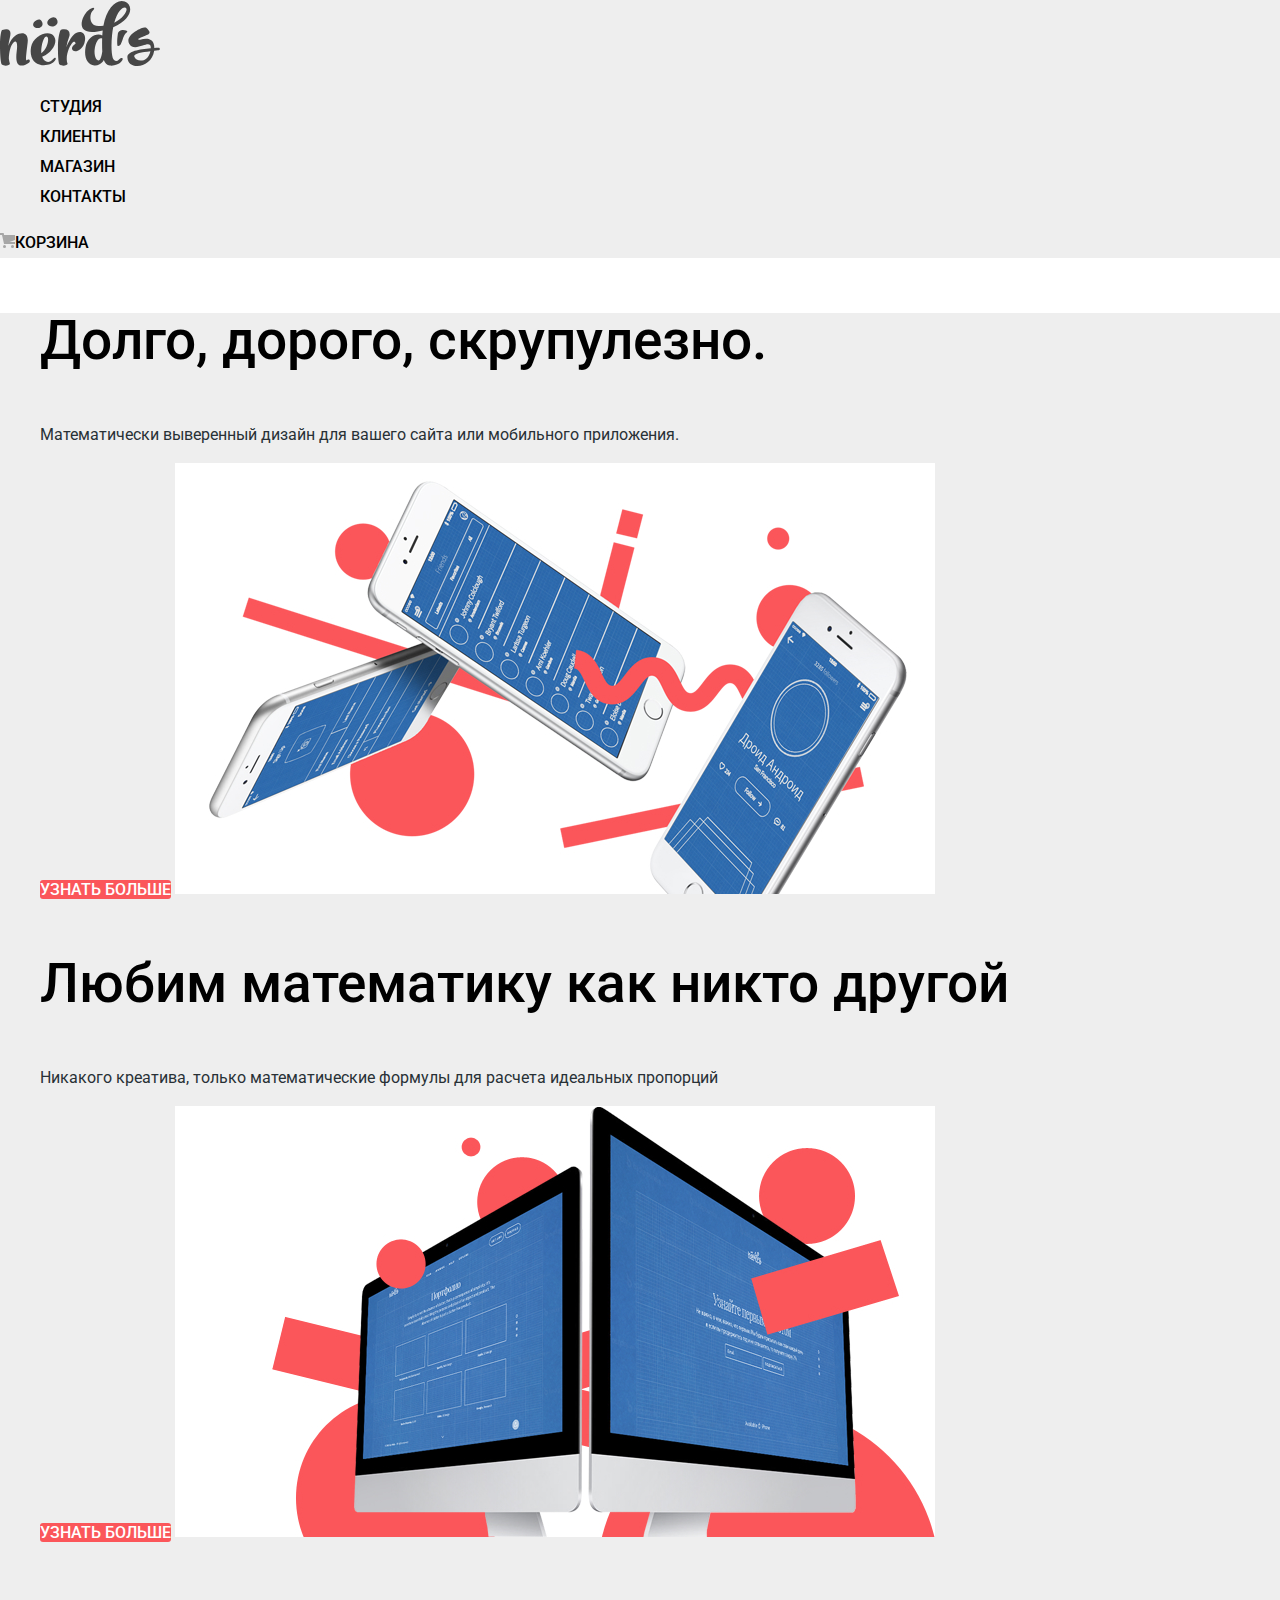
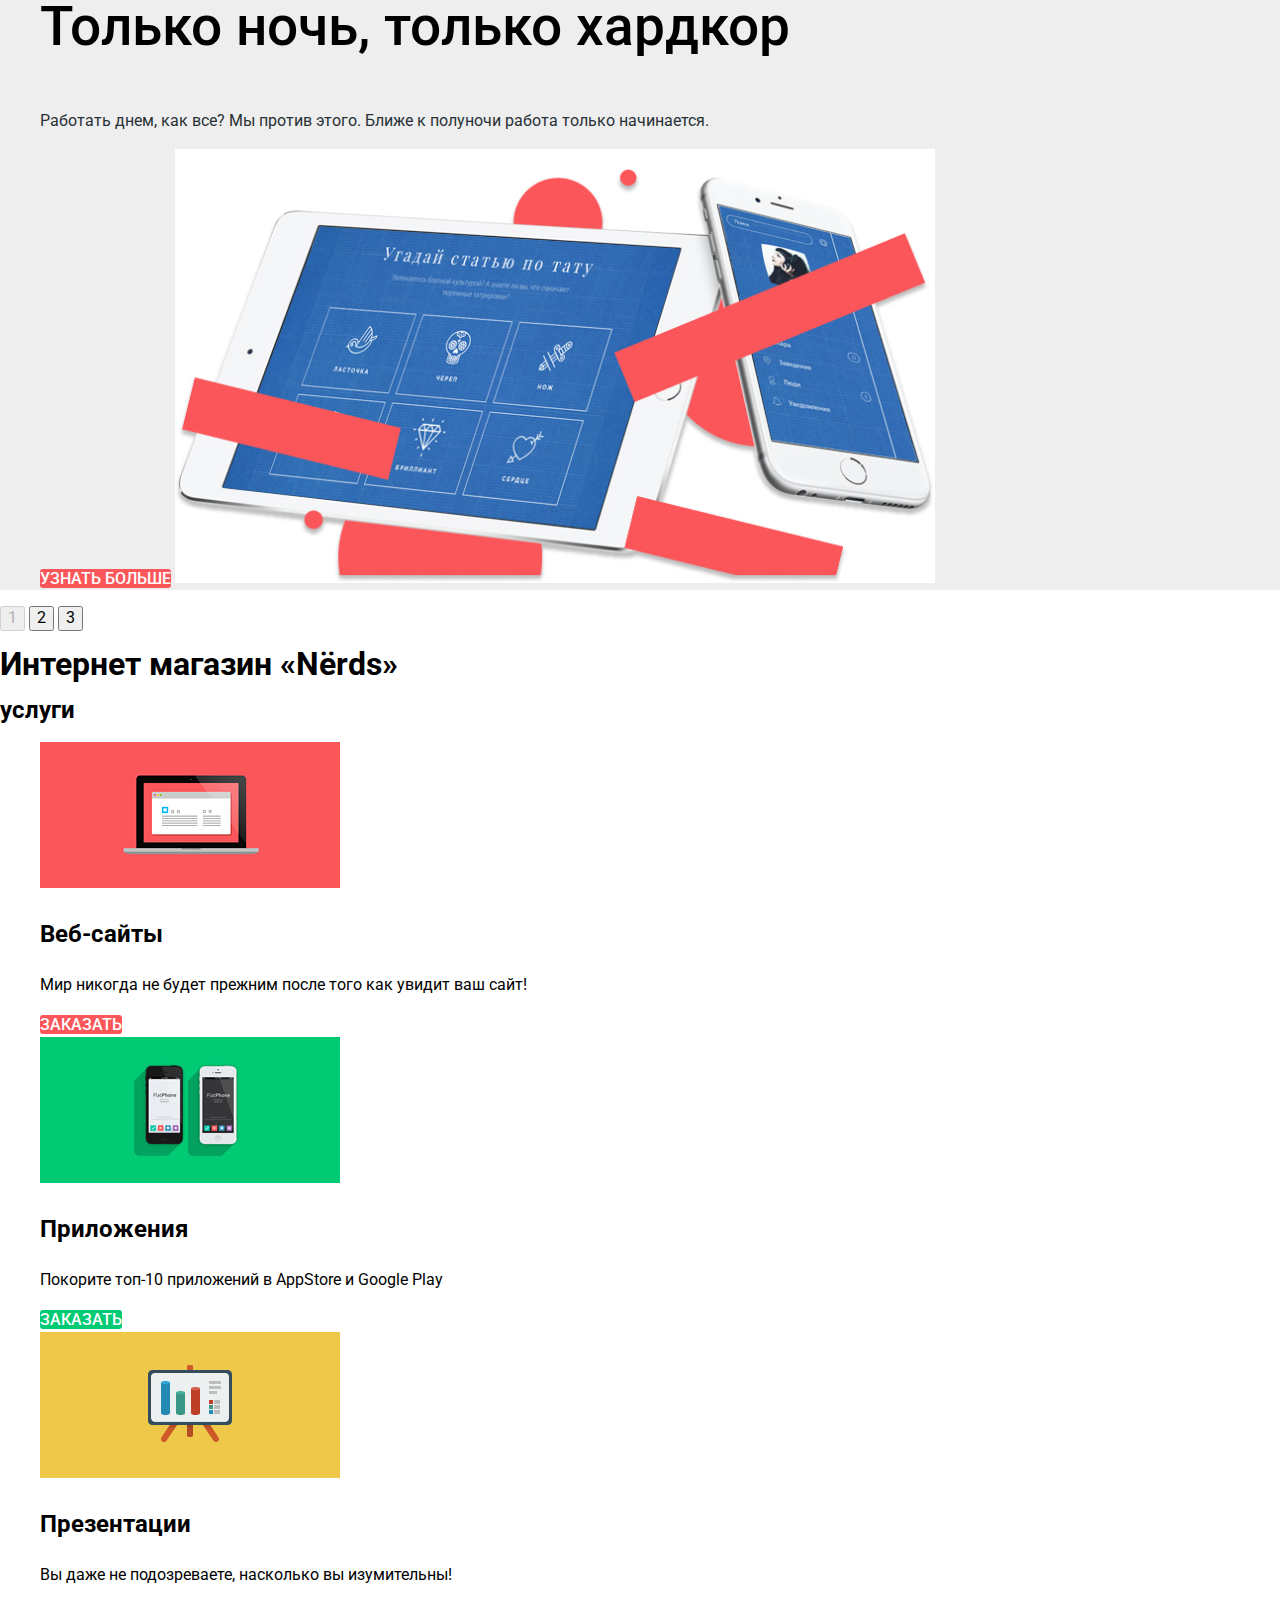
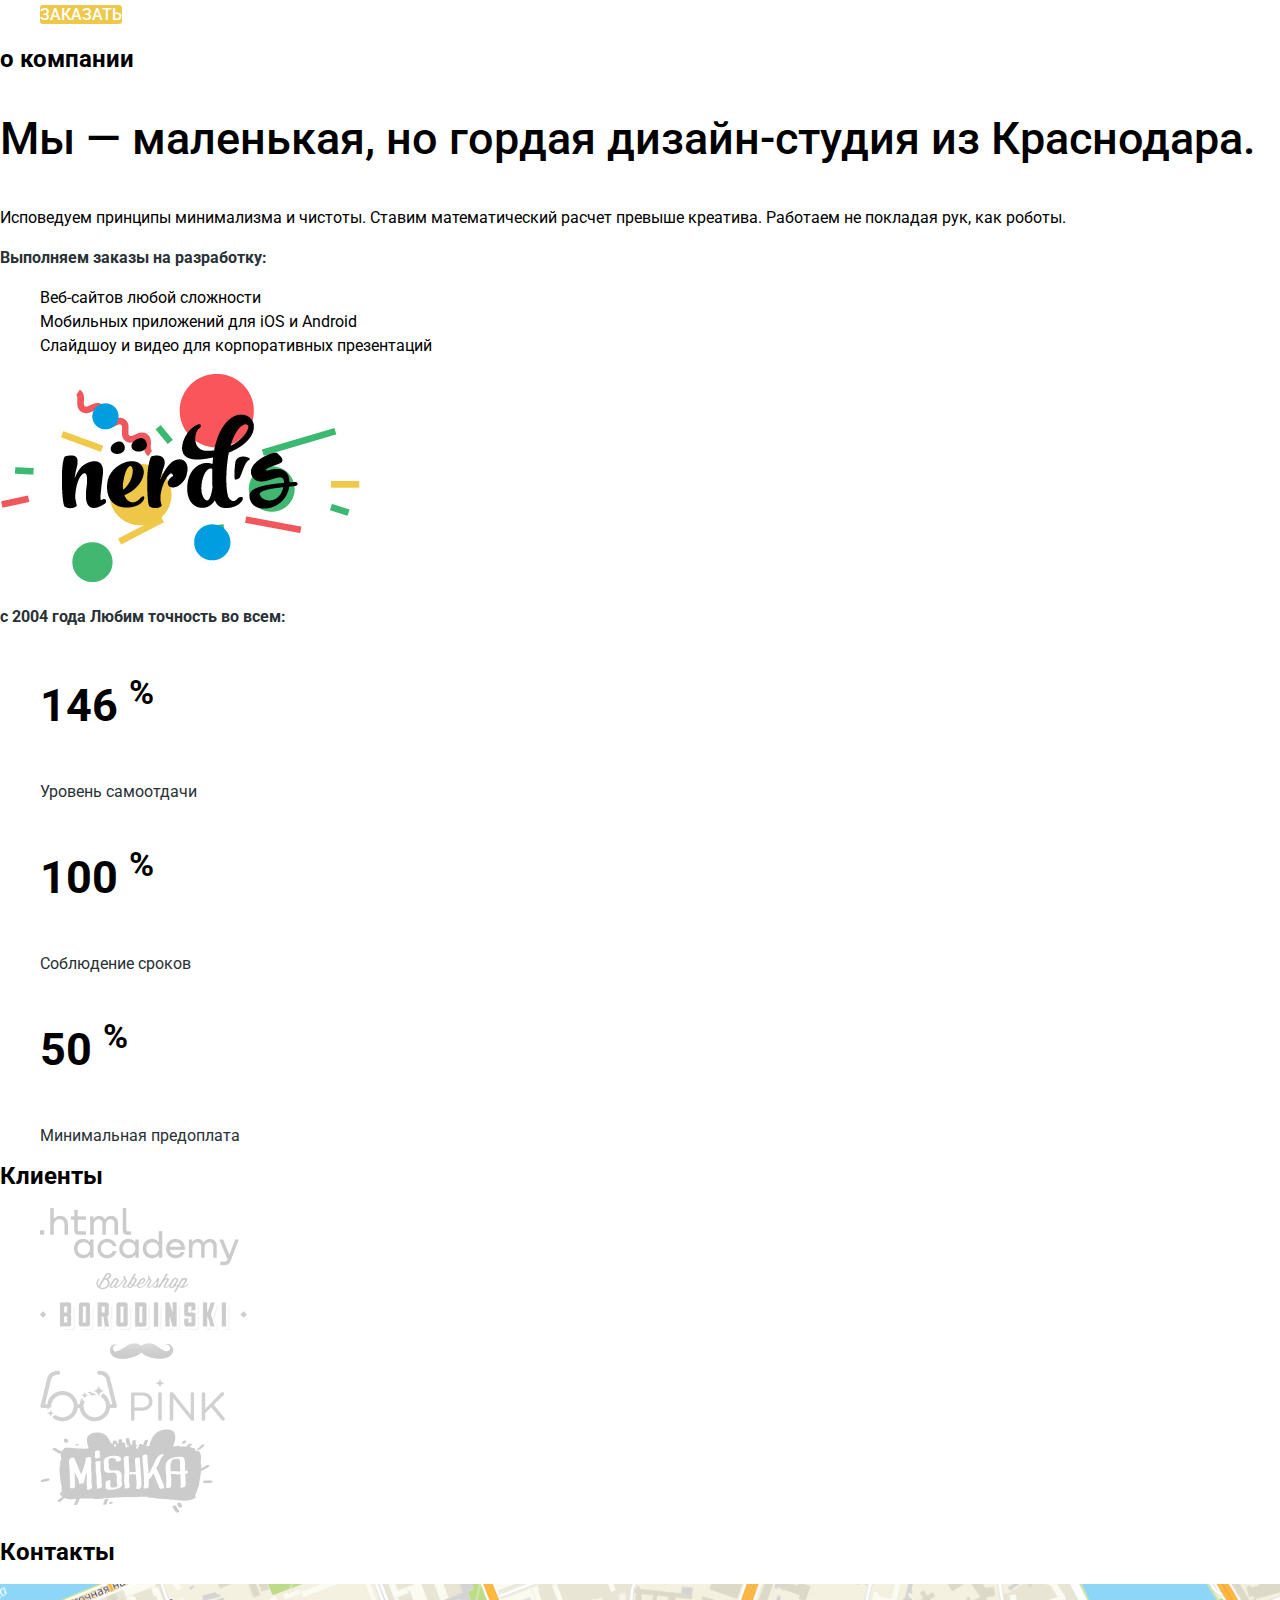
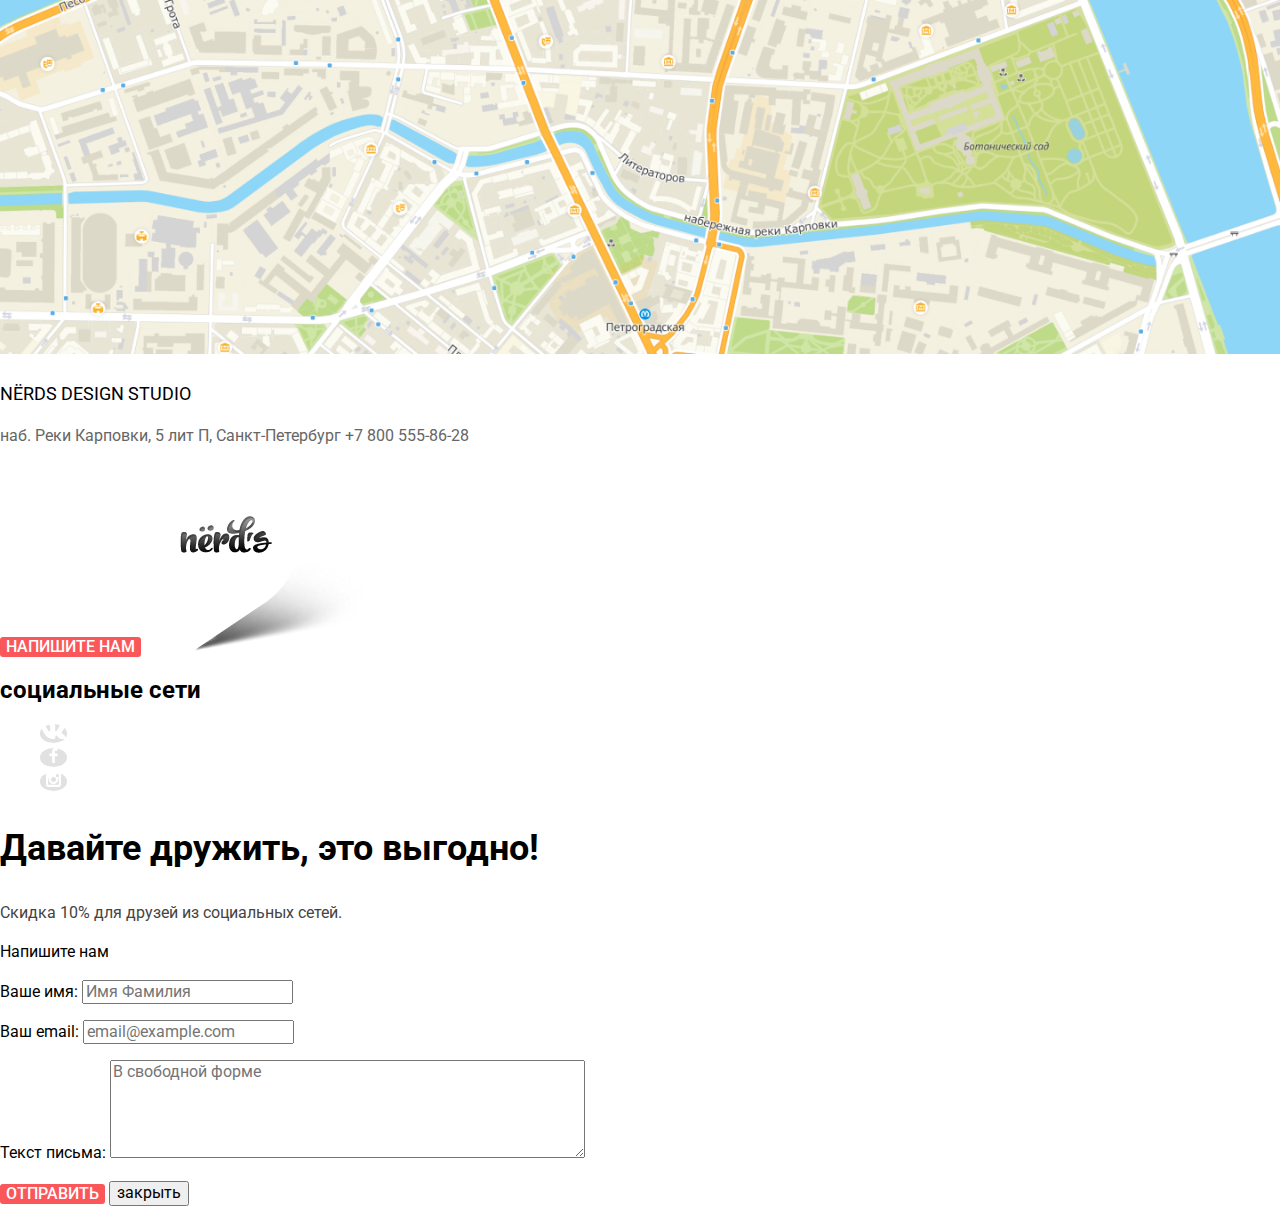
==== index.html @ 43b83a36 "исправила ошибки" ====
<!DOCTYPE html>
<html class="page" lang="ru">

<head>
  <meta charset="utf-8">
  <title>HTML Academy: Нёрдс</title>
  <link rel="icon" href="favicon.ico/16.ico">

  <link rel="preconnect" href="https://fonts.gstatic.com">
  <link href="https://fonts.googleapis.com/css2?family=Roboto:wght@400;500;700&display=swap" rel="stylesheet">

  <link href="/css/normalize.css" rel="stylesheet">
  <link href="/css/style.css" rel="stylesheet">
</head>

<body class="page-body">

  <header class="main-header">
    <nav class="main-navigation">
      <a class="main-header-logo">
        <img src="/img/icons/nerds-logo.svg" width="160" height="66" alt="лологип нердс">
      </a>

      <ul class="site-navigation">
        <li>
          <a href="blank.html">Студия</a>
        </li>
        <li>
          <a href="blank.html">Клиенты</a>
        </li>
        <li>
          <a href="catalog.html">Магазин</a>
        </li>
        <li>
          <a href="blank.html">Контакты</a>
        </li>
      </ul>

      <div class="user-navigation">
        <a>
          <img src="/img/icons/cart-icon.svg" width="15" height="15">Корзина
        </a>
      </div>
    </nav>

    <ul class="slider">
      <li class="slider-item">
        <p class="slider-heading">
          Долго, дорого, скрупулезно.
        </p>
        <p class="slide-text">
          Математически выверенный дизайн для вашего сайта или мобильного приложения.
        </p>
        <a class="button" href="catalog.html">УЗНАТЬ БОЛЬШЕ</a>

        <img src="/img/nerds-index-slide1.jpg" width="760" height="421" alt="три телефона белого цвета">
      </li>

      <li class="slider-item">
        <p class="slider-heading">
          Любим математику как никто другой
        </p>
        <p class="slide-text">
          Никакого креатива, только математические формулы для расчета идеальных пропорций
        </p>
        <a class="button" href="catalog.html">УЗНАТЬ БОЛЬШЕ</a>

        <img src="/img/nerds-index-slide2.jpg" width="760" height="431" alt="два компьютера">
      </li>

      <li class="slider-item">
        <p class="slider-heading">
          Только ночь, только хардкор
        </p>
        <p class="slide-text">
          Работать днем, как все? Мы против этого. Ближе к полуночи работа только начинается.
        </p>
        <a class="button" href="catalog.html">УЗНАТЬ БОЛЬШЕ</a>

        <img src="/img/nerds-index-slide3.jpg" width="760" height="431" alt="планшет и телефон с приложением">
      </li>
    </ul>

    <button type="button" class="button-slide button-slide-current" disabled>1</button>
    <button type="button" class="button-slide">2</button>
    <button type="button" class="button-slide">3</button>
  </header>

  <main class="container">

    <h1>Интернет магазин «Nёrds»</h1>

    <section class="feature">

      <h2>услуги</h2>
      <ul class="feature-list">
        <li class="feature-item">
          <img src="/img/illustration-1.jpg" width="300" height="146"
            alt="графический компьютер на фоне красного цвета">
          <h3 class="feature-heading">Веб-сайты</h3>
          <p>
            Мир никогда не будет прежним после того как увидит ваш сайт!
          </p>
          <a class="button" href="blank.html">Заказать</a>
        </li>

        <li>
          <img src="/img/illustration-2.jpg" width="300" height="146" alt="два телефона на фоне зеленого цвета">
          <h3 class="feature-heading">Приложения</h3>
          <p>
            Покорите топ-10 приложений в AppStore и Google Play
          </p>
          <a class="button button-color-green" href="blank.html">Заказать</a>
        </li>

        <li>
          <img src="/img/illustration-3.jpg" width="300" height="146" alt="графический телевизор на фоне желтого цвета">
          <h3 class="feature-heading">Презентации</h3>
          <p>
            Вы даже не подозреваете, насколько вы изумительны!
          </p>
          <a class="button button-color-yellow" href="blank.html">Заказать</a>
        </li>
      </ul>
    </section>


    <section class="about-company">
      <h2>о компании</h2>
      <p class="about-company-heading">
        Мы — маленькая, но гордая дизайн-студия из Краснодара.
      </p>
      <p>
        Исповедуем принципы минимализма и чистоты. Ставим математический расчет превыше креатива. Работаем не покладая
        рук, как роботы.
      </p>
      <p class="about-company-subheading">
        Выполняем заказы на разработку:
      </p>
      <ul class="about-company-list">
        <li class="about-company-item">
          Веб-сайтов любой сложности
        </li>
        <li class="about-company-item">
          Мобильных приложений для iOS и Android
        </li>
        <li class="about-company-item">
          Слайдшоу и видео для корпоративных презентаций
        </li>
      </ul>

      <div class="percentage">
        <img src="/img/nerds-illustration.png" width="360" height="208" alt="лологип нердс">
        <p class="about-company-subheading">
          с 2004 года Любим точность во всем:
        </p>
        <ul class="percentage-list">
          <li>
            <p class="percentage-item">
              146
              <sup>%</sup>
            </p>

            <p class="percentage-text">
              Уровень самоотдачи
            </p>
          </li>
          <li>
            <p class="percentage-item">
              100
              <sup>%</sup>
            </p>

            <p class="percentage-text">
              Соблюдение сроков
            </p>
          </li>
          <li>
            <p class="percentage-item">
              50
              <sup>%</sup>
            </p>

            <p class="percentage-text">
              Минимальная предоплата
            </p>
          </li>
        </ul>
      </div>
    </section>

    <section>
      <h2>Клиенты</h2>
      <ul class="logo-list">
        <li class="logo-item">
          <a href="#">
            <img src="/img/logo_htmlacademy.png" width="199" height="57" alt="лологип html academy">
          </a>
        </li>

        <li class="logo-item">
          <a href="#">
            <img src="/img/logo-borodinksiy.png" width="209" height="90" alt="логотип барбершоп бородинский">
          </a>
        </li>

        <li class="logo-item">
          <a href="#">
            <img src="/img/logo-pink.png" width="185" height="52" alt="логотип пинк">
          </a>
        </li>

        <li class="logo-item">
          <a href="#">
            <img src="/img/logo-mishka.png" width="173" height="84" alt="лологип мишка">
          </a>
        </li>
      </ul>
    </section>

    <footer class="main-footer">
      <section>
        <h2>Контакты</h2>
        <a>
          <img src="/img/map.png" width="1440" height="416" alt="карта">
        </a>
        <p class="footer-address">
          NЁRDS DESIGN STUDIO
        </p>
        <p class="address">
          наб. Реки Карповки, 5 лит П, Санкт-Петербург
          <a class="footer-phone" href="tel:+78005558628">
            +7 800 555-86-28</a>
        </p>
        <button class="button">
          Напишите нам
        </button>

        <img src="/img/map-marker.png" width="231" height="190" alt="значок nerds">
      </section>
      <section class="footer-social">
        <h2>социальные сети</h2>
        <ul class="footer-social-list">
          <li>
            <a class="social-button" href="#">
              <img src="/img/icons/vk-icon.svg" width="81" height="81" class="social-icon"
                alt="иконка соц.сети в контакты">
            </a>
          </li>
          <li>
            <a class="social-button" href="#">
              <img src="/img/icons/fb-icon.svg" width="81" height="81" class="social-icon"
                alt="иконка соц.сети фейсбук">
            </a>
          </li>
          <li>
            <a class="social-button" href="#">
              <img src="/img/icons/insta-icon.svg" width="81" height="81" class="social-icon"
                alt=" иконка соц.сети инстаграм">
            </a>
          </li>
        </ul>
        <p class="footer-heading">
          Давайте дружить, это выгодно!
        </p>
        <p class="footer-text">
          Скидка 10% для друзей из социальных сетей.
        </p>
      </section>

    </footer>
  </main>
  <section>
    <form class="appointment-form" method="GET" action="https://echo.htmlacademy.ru">
      <p>
        Напишите нам
      </p>
      <p class="appointment-item">
        <label for="name"> Ваше имя:</label>
        <input class="appointment-input" type="text" id="name" name="username" placeholder="Имя Фамилия">
      </p>
      <p class="appointment-item">
        <label for="email">Ваш email:</label>
        <input class="appointment-input" type="email" id="email" name="mail" placeholder="email@example.com ">
      </p>
      <p class="appointment-item">
        <label for="comment">Текст письма:</label>
        <textarea class="appointment-input" type="text" id="comment" name="text-comment" placeholder="В свободной форме"
          rows="5" cols="50"></textarea>
      </p>

      <button type="button" class="button">Отправить</button>
      <button type="button" class="button-close">закрыть</button>
    </form>
  </section>



</body>

</html>
---- css/style.css ----
:root {
    --basic-gray: #EEEEEE;
    --basic-lighter-gray: #E1E1E1;
    --basic-light-grayer: #B4B9BB;
    --basic-greyer: #DFDFDF;
    --basic-gray-border: #DBDBDB;
    --basic-derker-gray: #D5D5D5;
    --basic-black: #000000;
    --basic-red: #FB565A;
    --basic-dark-red:#E74246;
    --basic-darker-red: #D7373B;
    --basic-green:  #00CA74;
    --basic-dark-green: #00BC6C;
    --basic-darker-green: #00AA62;
    --basic-yellow: #EFC849;
    --basic-dark-yellow: #EAB534;
    --basic-darker-yellow: #E5A722;
    --basic-white: #ffffff;
    --basic-lightgray: #666666;
    --basic-darkgray: #444444;
    --basic-light-black: #283136;
    --basic-black-ckeck-radio: #4D4D4D;

    --special: #663d15;

}

body {
  min-width: 960px;
  margin: 0;
  padding: 0;
  font-family: "Roboto", Arial, sans-serif;
  font-size: 16px;
  line-height: 24px;
  color: var(--basic-black);
  background-color: var(--basic-white);
  background-position: top center;
  background-repeat: no-repeat;
}

a {
  text-decoration: none;
}

img {
  max-width: 100%;
  height: auto;
}

.main-header-logo:hover {
 opacity: 0.7;
}

.main-header-logo:active {
 opacity: 0.3;
}

.main-navigation {
  font-size: 16px;
  line-height: 30px;
  color: var(--basic-black);
  background-color: var(--basic-gray);
}

.site-navigation {
  list-style: none;
}

/* User navigation */

.site-navigation a,
.user-navigation a {
  text-transform: uppercase;
  color: var(--basic-black);
  font-weight: 500;
}

.site-navigation a:hover,
.site-navigation a:focus,
.user-navigation a:hover,
.user-navigation a:focus {
 color: var(--basic-red);
}

/*slide*/

.slider {
  list-style: none;
  background-color: var(--basic-gray);
}

.slider-heading {
 line-height: 55px;
 font-size: 55px;
 font-weight: 500;
}

.slide-text {
  color: var(--basic-light-black);
}

/* Feature */

.feature-list {
  list-style: none;
}

.feature-heading {
  font-size: 24px;
  line-height: 30px;
  font-weight: 700;
}

.main-text {
  font-size: 45px;
  line-height: 45px;
}

/* about-company */

.about-company-heading {
  font-size: 45px;
  line-height: 45px;
  font-weight: 500;
}

.about-company-list {
  list-style: none;
}

.about-company-subheading {
  font-weight: 700;
  color: var(--basic-light-black);
}

/* percentage */

.percentage-list {
  list-style: none;
}

.percentage-item {
  font-size: 45px;
  line-height: 64px;
  font-weight: 700;
}

.percentage-text {
  line-height: 18px;
  color: var(--basic-light-black);
}

/* logo-block */

.logo-list {
  list-style: none;
}

.logo-list a {
  opacity: 0.2;
}

.logo-list a:hover {
  opacity: 1;
}

/* Button */

.button {
  font: inherit;
  vertical-align: middle;
  text-transform: uppercase;
  text-align: center;
  line-height: 18px;
  font-size: 16px;
  font-weight: 500;
  border: none;
  border-radius: 3px;
  color: var(--basic-white);
  background-color: var(--basic-red);
}

.button:hover,
.button:focus {
   background-color: var(--basic-dark-red);
}

.button:active {
  background-color: var(--basic-darker-red);
}

.button.disabled,
.button:disabled {
  background-color: var(--basic-darker-red);
}

.button-color-green {
  background-color: var(--basic-green);
}
.button-color-green:hover,
.button-color-green:focus {
  background-color: var(--basic-dark-green)
}

.button-color-green:active {
  color: var(--basic-white);
  background-color: var(--basic-darker-green)
}

.button-color-green.disabled,
.button-color-green:disabled {
  background-color: var(--basic-darker-green);
}

.button-color-yellow {
  background-color: var(--basic-yellow);
}

.button-color-yellow:hover,
.button-color-yellow:focus {
  background-color: var(--basic-dark-yellow)
}

.button-color-yellow:active {
  color: var(--basic-white);
  background-color: var(--basic-darker-yellow);
}

.button-color-yellow.disabled,
.button-color-yellow:disabled {
  background-color: var(--basic-darker-yellow);
}

.social-icon {
  width: 27px;
  height: 15px;
}

.social-button {
 border-radius: 50%;
 color: var(--basic-white);
 background-color: var(--basic-lighter-gray) ;
}

.social-button:hover,
.social-button:focus {
  color: var(--basic-white);
  background-color: var(--basic-dark-red);
}

.social-button:active .social-icon {
  opacity: 0.3;
  background-color: var(--basic-darker-red);
}

/* Footer */

.footer-address {
  font-size: 18px;
  line-height: 30px;
}

.footer-social-list {
  list-style: none;
}

.address {
  line-height: 18px;
  color: var(--basic-lightgray);
}

.footer-phone {
  color: var(--basic-lightgray);
}

.footer-heading {
  font-weight: bold;
  font-size: 36px;
  line-height: 36px;
}

.footer-text {
  color: var(--basic-darkgray);
  line-height: 22px;
}

/* Form */

.appointment-input:hover {
  outline: none;
  color: var(--basic-light-grayer);
}

.appointment-input:focus {
  color: var(--basic-black);
}

/* невалидное значение */

.appointment-input {
  color: var(--basic-red);
}


/* Каталог */

.site-navigation-catalog-current {
 text-decoration: underline;
 line-height: 30px;
}

/* filters */

.filter-title {
  font-size: 18px;
  line-height: 30px;
  font-weight: 700;
  text-transform: uppercase;
}

.filter ul {
 list-style: none;
 line-height: 20px;
}

.filter-input-checkbox {
  opacity: 0.4;
  color: var(--basic-black-ckeck-radio);
}

.filter-input-checkbox:hover {
  opacity: 1;
  color: var(--basic-black-ckeck-radio);
}

.filter-input-radio {
  opacity: 0.4;
  color: var(--basic-black-ckeck-radio);
}

.filter-input-radio:hover {
  opacity: 1;
  color: var(--basic-black-ckeck-radio);
}

.filter-button {
  font-size: 16px;
  line-height: 18px;
  font-weight: 500;
  color: var(--basic-black);
  background-color: var(--basic-gray);
  border-radius: 3px;
  border:none;
}

.filter-button:hover,
.filter-button:focus {
  background-color: var(--basic-greyer);
}

.filter-button:active {
  color: var(--basic-black) ;
  opacity: 0.3;
  background-color: var(--basic-derker-gray) ;
}

 /* Catalog */

.catalog-sorting {
  font-size: 14px;
  line-height: 18px;
}

.catalog-sorting-item {
 list-style: none;
}

.catalog-sorting-list {
  color: var(--basic-black);
  opacity: 0.3;
}

.catalog-sorting-list:hover,
.catalog-sorting-list:focus {
  color: var(--basic-black);
  opacity: 0.6;
}

.catalog-sorting-list:active {
  opacity: 1;
  color: var(--basic-black);
}

 .catalog-list {
  list-style: none;
}

.catalog-heading {
  text-transform: uppercase;
  font-size: 18px;
  line-height: 30px;
  color: var(--basic-black);
  font-weight: 700;
}

.catalog-heading:hover,
.catalog-heading:focus {
 color: var(--basic-red);
}

.catalog-heading:active {
  opacity: 0.3;
  color: var(--basic-black);
}

.catalog-price {
  text-align: center ;
  font-size: 16px;
  line-height: 18px;
  font-weight: 500;
}

.catalog-text {
  font-style: normal;
  font-size: normal;
  line-height: 18px;
  color: var(--basic-lightgray);
}

/* Pagination */

.pagination-list {
  list-style: none;
}

.pagination-item a {
  background-color: var(--basic-gray);
  color: var(--basic-black);
  border-radius: 3px;
  text-align: center;
  font-weight: 500;
}

.pagination-item a:hover,
.pagination-item a:focus {
  background-color: var(--basic-greyer);
}

.pagination-item:active .pagination-number {
  opacity: 0.3;
  background-color: var(--basic-derker-gray);
}

.pagination-item-current a,
.pagination-item-current a:hover,
.pagination-item-current a:focus,
.pagination-item-current a:active {
  color: var(--basic-black);
  background-color: var(--basic-white);
  border: 3px solid var(--basic-gray-border)
}
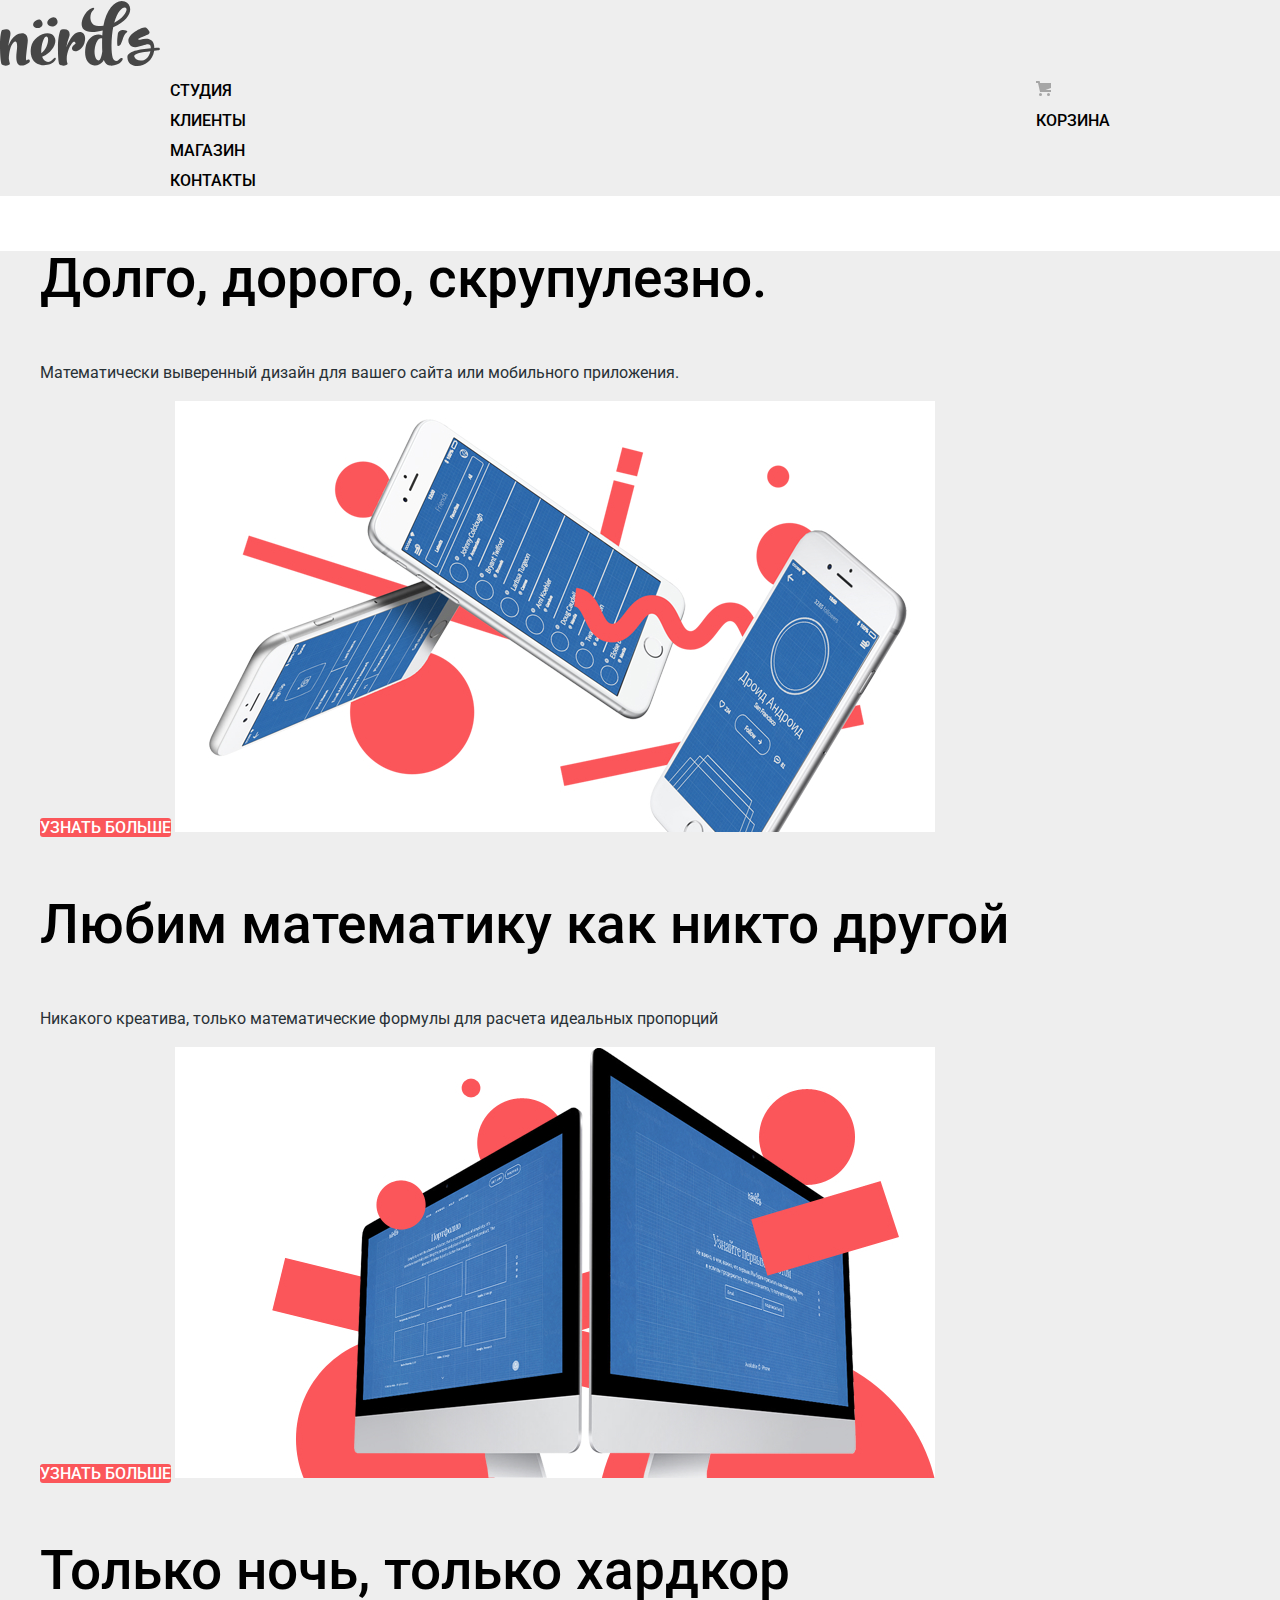
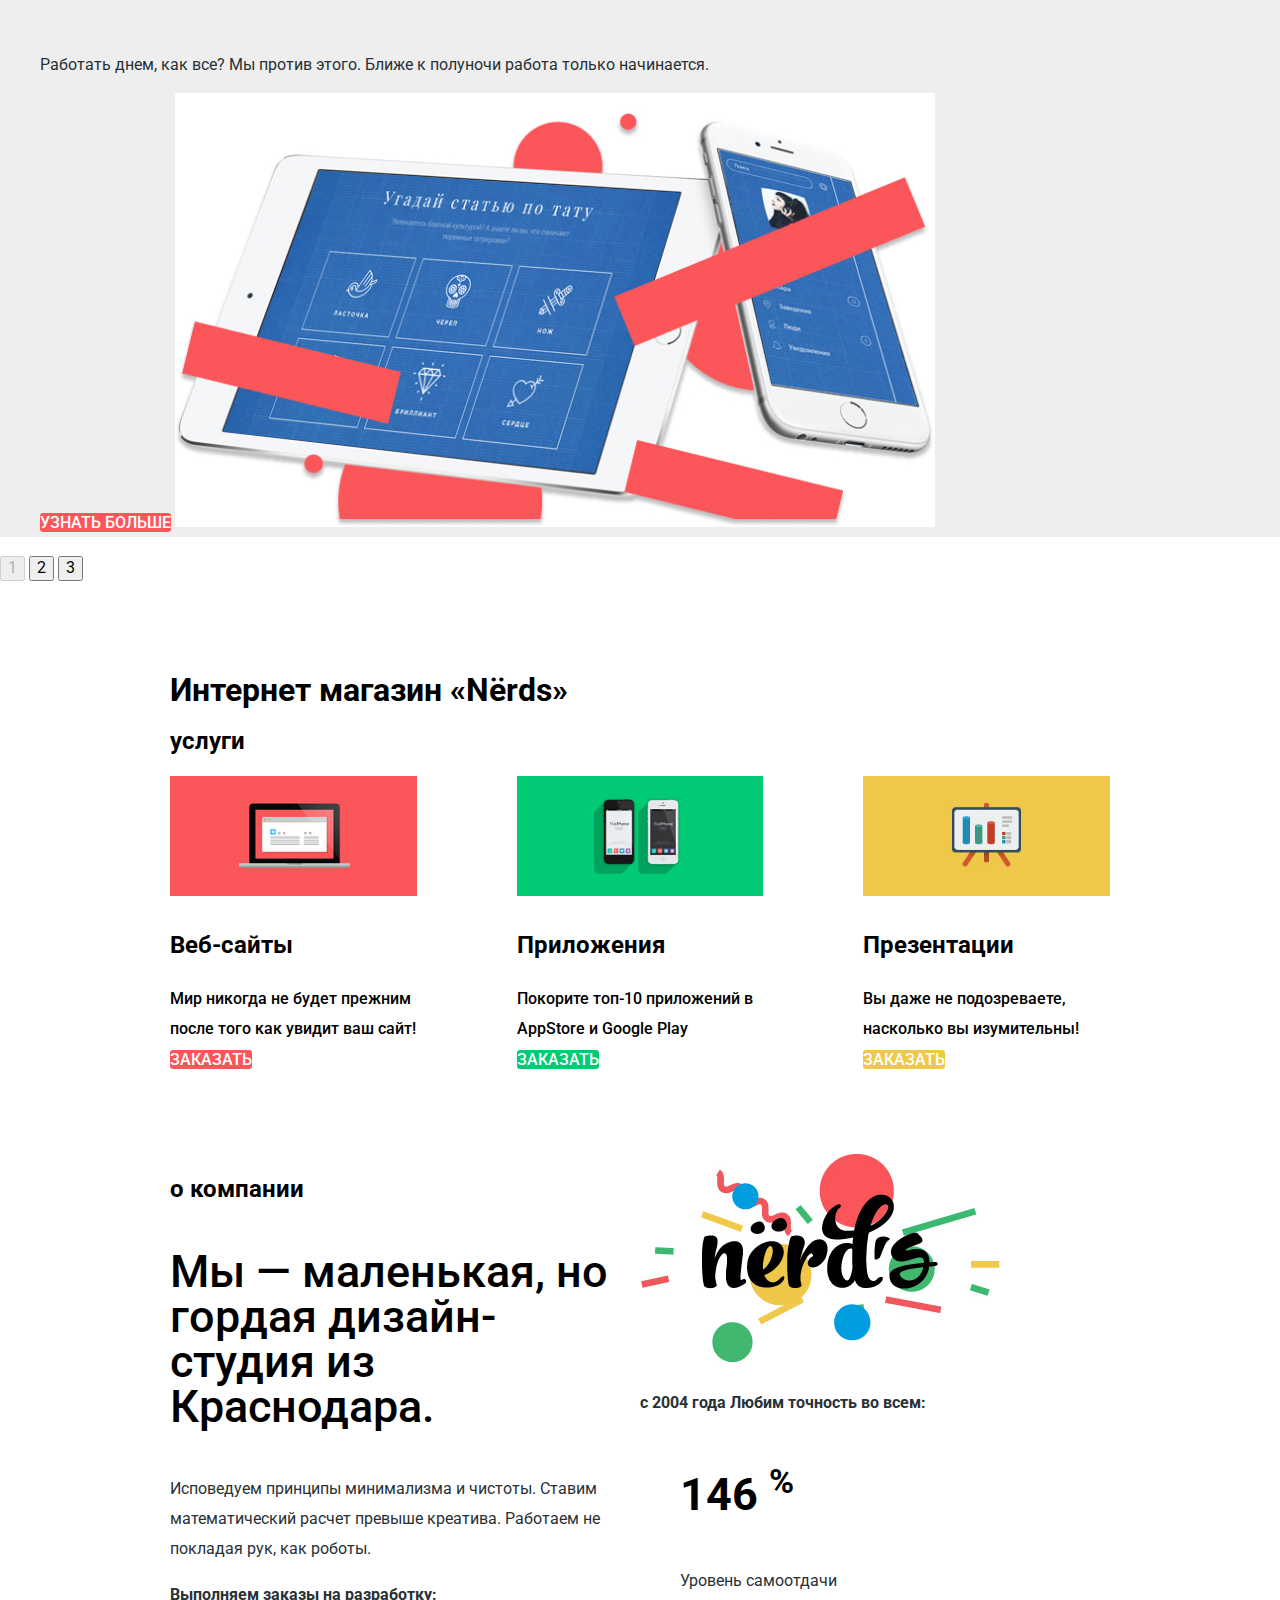
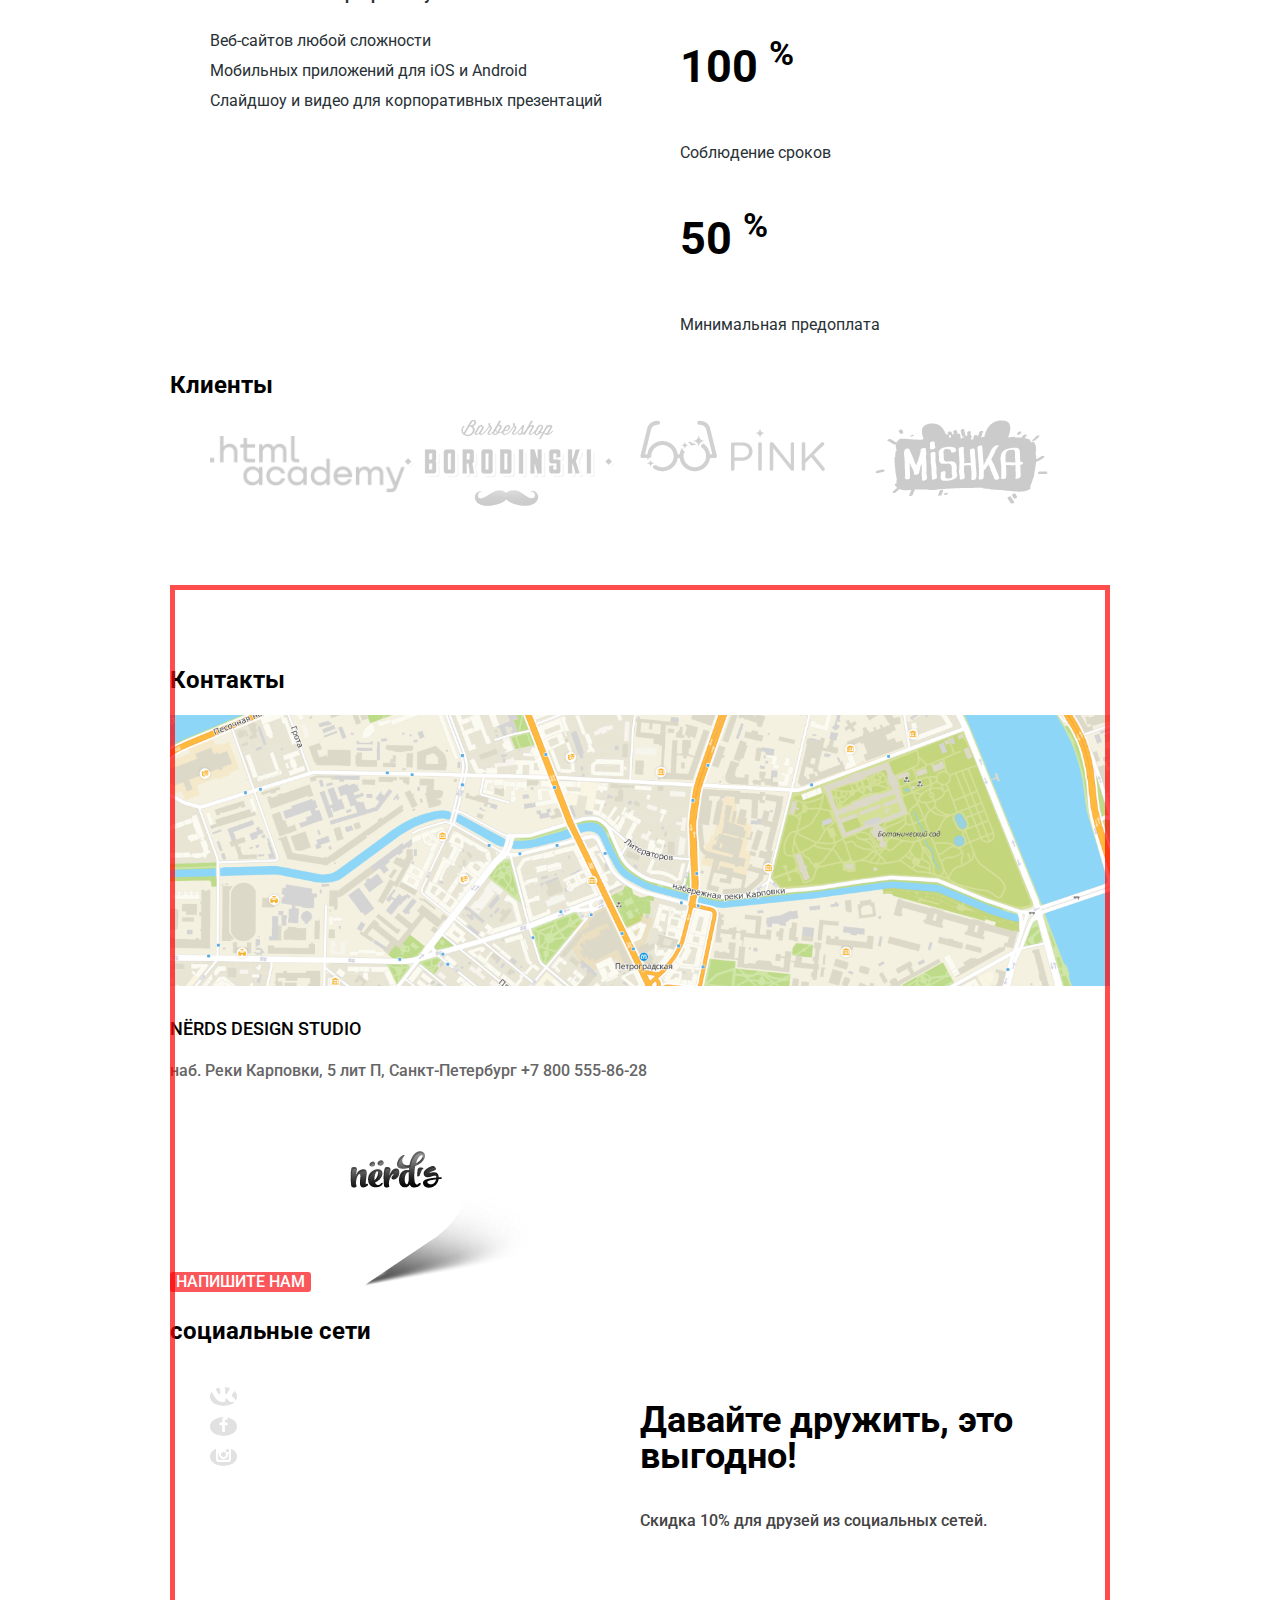
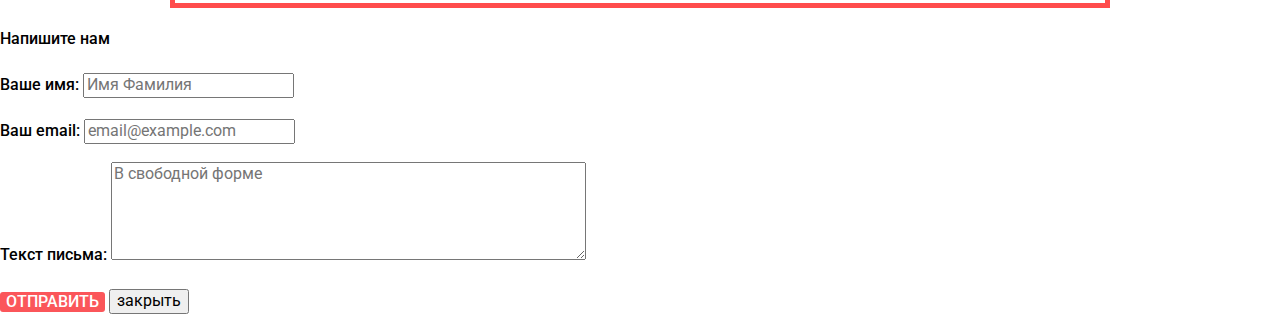
==== commit a15c357e: "Сетка на гридах для главной страницы" ====
--- a/index.html
+++ b/index.html
@@ -20,26 +20,28 @@
       <a class="main-header-logo">
         <img src="/img/icons/nerds-logo.svg" width="160" height="66" alt="лологип нердс">
       </a>
-
-      <ul class="site-navigation">
-        <li>
-          <a href="blank.html">Студия</a>
-        </li>
-        <li>
-          <a href="blank.html">Клиенты</a>
-        </li>
-        <li>
-          <a href="catalog.html">Магазин</a>
-        </li>
-        <li>
-          <a href="blank.html">Контакты</a>
-        </li>
-      </ul>
-
-      <div class="user-navigation">
-        <a>
-          <img src="/img/icons/cart-icon.svg" width="15" height="15">Корзина
-        </a>
+      <div class="main-header-bar">
+        <div class="main-navigation-wrapper">
+          <ul class="site-navigation">
+            <li>
+              <a href="blank.html">Студия</a>
+            </li>
+            <li>
+              <a href="blank.html">Клиенты</a>
+            </li>
+            <li>
+              <a href="catalog.html">Магазин</a>
+            </li>
+            <li>
+              <a href="blank.html">Контакты</a>
+            </li>
+          </ul>
+          <div class="user-navigation">
+            <a>
+              <img src="/img/icons/cart-icon.svg" width="15" height="15">Корзина
+            </a>
+          </div>
+        </div>
       </div>
     </nav>
 
@@ -104,7 +106,7 @@
           <a class="button" href="blank.html">Заказать</a>
         </li>
 
-        <li>
+        <li class="feature-item">
           <img src="/img/illustration-2.jpg" width="300" height="146" alt="два телефона на фоне зеленого цвета">
           <h3 class="feature-heading">Приложения</h3>
           <p>
@@ -113,7 +115,7 @@
           <a class="button button-color-green" href="blank.html">Заказать</a>
         </li>
 
-        <li>
+        <li class="feature-item">
           <img src="/img/illustration-3.jpg" width="300" height="146" alt="графический телевизор на фоне желтого цвета">
           <h3 class="feature-heading">Презентации</h3>
           <p>
@@ -126,28 +128,30 @@
 
 
     <section class="about-company">
-      <h2>о компании</h2>
-      <p class="about-company-heading">
-        Мы — маленькая, но гордая дизайн-студия из Краснодара.
-      </p>
-      <p>
-        Исповедуем принципы минимализма и чистоты. Ставим математический расчет превыше креатива. Работаем не покладая
-        рук, как роботы.
-      </p>
-      <p class="about-company-subheading">
-        Выполняем заказы на разработку:
-      </p>
-      <ul class="about-company-list">
-        <li class="about-company-item">
-          Веб-сайтов любой сложности
-        </li>
-        <li class="about-company-item">
-          Мобильных приложений для iOS и Android
-        </li>
-        <li class="about-company-item">
-          Слайдшоу и видео для корпоративных презентаций
-        </li>
-      </ul>
+      <div>
+        <h2>о компании</h2>
+        <p class="about-company-heading">
+          Мы — маленькая, но гордая дизайн-студия из Краснодара.
+        </p>
+        <p class="about-company-text">
+          Исповедуем принципы минимализма и чистоты. Ставим математический расчет превыше креатива. Работаем не покладая
+          рук, как роботы.
+        </p>
+        <p class="about-company-subheading">
+          Выполняем заказы на разработку:
+        </p>
+        <ul class="about-company-list">
+          <li class="about-company-item">
+            Веб-сайтов любой сложности
+          </li>
+          <li class="about-company-item">
+            Мобильных приложений для iOS и Android
+          </li>
+          <li class="about-company-item">
+            Слайдшоу и видео для корпоративных презентаций
+          </li>
+        </ul>
+      </div>
 
       <div class="percentage">
         <img src="/img/nerds-illustration.png" width="360" height="208" alt="лологип нердс">
@@ -191,34 +195,43 @@
 
     <section>
       <h2>Клиенты</h2>
-      <ul class="logo-list">
-        <li class="logo-item">
-          <a href="#">
-            <img src="/img/logo_htmlacademy.png" width="199" height="57" alt="лологип html academy">
-          </a>
-        </li>
-
-        <li class="logo-item">
-          <a href="#">
-            <img src="/img/logo-borodinksiy.png" width="209" height="90" alt="логотип барбершоп бородинский">
-          </a>
-        </li>
-
-        <li class="logo-item">
-          <a href="#">
-            <img src="/img/logo-pink.png" width="185" height="52" alt="логотип пинк">
-          </a>
-        </li>
-
-        <li class="logo-item">
-          <a href="#">
-            <img src="/img/logo-mishka.png" width="173" height="84" alt="лологип мишка">
-          </a>
-        </li>
-      </ul>
+      <div class="index-logo">
+        <div class="logo-list">
+          <ul>
+            <li class="logo-item">
+              <a href="#">
+                <img src="/img/logo_htmlacademy.png" width="199" height="57" alt="лологип html academy">
+              </a>
+            </li>
+        </div>
+        <div class="logo-list">
+          <li class="logo-item">
+            <a href="#">
+              <img src="/img/logo-borodinksiy.png" width="209" height="90" alt="логотип барбершоп бородинский">
+            </a>
+          </li>
+        </div>
+        <div class="logo-list">
+          <li class="logo-item">
+            <a href="#">
+              <img src="/img/logo-pink.png" width="185" height="52" alt="логотип пинк">
+            </a>
+          </li>
+        </div>
+        <div class="logo-list">
+          <li class="logo-item">
+            <a href="#">
+              <img src="/img/logo-mishka.png" width="173" height="84" alt="лологип мишка">
+            </a>
+          </li>
+          </ul>
+        </div>
+      </div>
     </section>
 
+
     <footer class="main-footer">
+
       <section>
         <h2>Контакты</h2>
         <a>
@@ -235,41 +248,53 @@
         <button class="button">
           Напишите нам
         </button>
-
         <img src="/img/map-marker.png" width="231" height="190" alt="значок nerds">
       </section>
-      <section class="footer-social">
+
+
+      <section>
         <h2>социальные сети</h2>
-        <ul class="footer-social-list">
-          <li>
-            <a class="social-button" href="#">
-              <img src="/img/icons/vk-icon.svg" width="81" height="81" class="social-icon"
-                alt="иконка соц.сети в контакты">
-            </a>
-          </li>
-          <li>
-            <a class="social-button" href="#">
-              <img src="/img/icons/fb-icon.svg" width="81" height="81" class="social-icon"
-                alt="иконка соц.сети фейсбук">
-            </a>
-          </li>
-          <li>
-            <a class="social-button" href="#">
-              <img src="/img/icons/insta-icon.svg" width="81" height="81" class="social-icon"
-                alt=" иконка соц.сети инстаграм">
-            </a>
-          </li>
-        </ul>
-        <p class="footer-heading">
-          Давайте дружить, это выгодно!
-        </p>
-        <p class="footer-text">
-          Скидка 10% для друзей из социальных сетей.
-        </p>
+        <div class="footer-social">
+          <ul class="footer-social-list">
+            <li>
+              <a class="social-button" href="#">
+                <img src="/img/icons/vk-icon.svg" width="81" height="81" class="social-icon"
+                  alt="иконка соц.сети в контакты">
+              </a>
+            </li>
+            <li>
+              <a class="social-button" href="#">
+                <img src="/img/icons/fb-icon.svg" width="81" height="81" class="social-icon"
+                  alt="иконка соц.сети фейсбук">
+              </a>
+            </li>
+            <li>
+              <a class="social-button" href="#">
+                <img src="/img/icons/insta-icon.svg" width="81" height="81" class="social-icon"
+                  alt=" иконка соц.сети инстаграм">
+              </a>
+            </li>
+          </ul>
+
+          <div>
+            <p class="footer-heading">
+              Давайте дружить, это выгодно!
+            </p>
+            <p class="footer-text">
+              Скидка 10% для друзей из социальных сетей.
+            </p>
+          </div>
+        </div>
       </section>
+
+
+
+
 
     </footer>
   </main>
+
+
   <section>
     <form class="appointment-form" method="GET" action="https://echo.htmlacademy.ru">
       <p>
--- a/css/style.css
+++ b/css/style.css
@@ -47,6 +47,61 @@
   height: auto;
 }
 
+/* Grid */
+
+.page {
+  height: 100%;
+}
+
+.page-body {
+  min-height: 100%;
+  min-width: 960px;
+  margin: 0;
+  padding: 0;
+  color: var(--basic-black);
+  font-weight: 500;
+  line-height: 30px;
+  font-size: 16px;
+  font-family: "Roboto", Arial, sans-serif;
+  background-position: top center;
+
+
+  grid-template-rows: min-content 1fr min-content;
+  align-content: start;
+  display: grid;
+}
+
+/* logo-block */
+
+.logo-item {
+  list-style: none;
+}
+
+.logo-list a {
+  opacity: 0.2;
+}
+
+.logo-list a:hover {
+  opacity: 1;
+}
+
+/* Logo */
+
+.index-logo {
+  display: grid;
+  grid-template-columns: 1fr 1fr 1fr 1fr;
+
+}
+
+.main-header-logo {
+  order: 0;
+  justify-self: left;
+}
+
+.main-header {
+  margin-bottom: 70px;
+}
+
 .main-header-logo:hover {
  opacity: 0.7;
 }
@@ -55,7 +110,20 @@
  opacity: 0.3;
 }
 
+.main-navigation-wrapper {
+  display: grid;
+  grid-template-columns: 1fr min-content;
+  width: 940px;
+  margin: 0 auto;
+  padding: 0 10px;
+}
+
+.main-header-bar {
+  background-color: var(--basic-gray);
+}
+
 .main-navigation {
+  display: grid;
   font-size: 16px;
   line-height: 30px;
   color: var(--basic-black);
@@ -64,9 +132,10 @@
 
 .site-navigation {
   list-style: none;
-}
-
-/* User navigation */
+  margin: 0;
+  padding: 0;
+}
+
 
 .site-navigation a,
 .user-navigation a {
@@ -84,26 +153,57 @@
 
 /*slide*/
 
+.slider-heading {
+  font-weight: 500;
+  font-size: 55px;
+  line-height: 55px;
+}
+
 .slider {
   list-style: none;
   background-color: var(--basic-gray);
 }
 
-.slider-heading {
+.main-heading {
  line-height: 55px;
  font-size: 55px;
  font-weight: 500;
 }
 
 .slide-text {
+  font-size: 16px;
+  line-height: 24px;
+  font-weight: normal;
   color: var(--basic-light-black);
 }
 
+/* Container */
+
+.container {
+  width: 940px;
+  margin: 0 auto;
+  padding: 0 10px;
+}
+
 /* Feature */
 
+.feature {
+  margin-bottom: 80px;
+}
+
+.feature-item p {
+  margin: 0px;
+}
+
 .feature-list {
-  list-style: none;
-}
+  margin: 0;
+  padding: 0;
+  display: grid;
+  grid-template-columns: 1fr 1fr 1fr;
+  column-gap: 100px;
+  list-style: none;
+}
+
 
 .feature-heading {
   font-size: 24px;
@@ -116,7 +216,12 @@
   line-height: 45px;
 }
 
-/* about-company */
+/* Index columns */
+
+.about-company {
+  display: grid;
+  grid-template-columns: 1fr 1fr;
+}
 
 .about-company-heading {
   font-size: 45px;
@@ -124,6 +229,8 @@
   font-weight: 500;
 }
 
+/* about-company */
+
 .about-company-list {
   list-style: none;
 }
@@ -131,6 +238,16 @@
 .about-company-subheading {
   font-weight: 700;
   color: var(--basic-light-black);
+}
+
+.about-company-text {
+  color: var(--basic-light-black);
+  font-weight: 400;
+}
+
+.about-company-item {
+  color: var(--basic-light-black);
+  font-weight: 400;
 }
 
 /* percentage */
@@ -146,23 +263,12 @@
 }
 
 .percentage-text {
+  font-weight: 400;
   line-height: 18px;
   color: var(--basic-light-black);
 }
 
-/* logo-block */
-
-.logo-list {
-  list-style: none;
-}
-
-.logo-list a {
-  opacity: 0.2;
-}
-
-.logo-list a:hover {
-  opacity: 1;
-}
+
 
 /* Button */
 
@@ -253,7 +359,28 @@
   background-color: var(--basic-darker-red);
 }
 
-/* Footer */
+/* Main footer */
+
+.main-footer {
+  padding: 60px 0;
+  margin-top: 65px;
+  outline: 5px solid rgba(255, 0, 0, 0.7);
+  outline-offset: -5px;}
+
+.footer-social {
+  justify-self: left;
+  outline-offset: -5px;
+}
+
+
+.footer-heading .footer-text {
+  margin: 0;
+}
+
+.main-footer .footer-social {
+  display: grid;
+  grid-template-columns: 1fr 1fr;
+}
 
 .footer-address {
   font-size: 18px;
@@ -274,7 +401,7 @@
 }
 
 .footer-heading {
-  font-weight: bold;
+  font-weight: 700;
   font-size: 36px;
   line-height: 36px;
 }
@@ -311,7 +438,7 @@
 
 /* filters */
 
-.filter-title {
+.catalog-title {
   font-size: 18px;
   line-height: 30px;
   font-weight: 700;
@@ -371,22 +498,22 @@
   line-height: 18px;
 }
 
+.catalog-sorting-list {
+ list-style: none;
+}
+
 .catalog-sorting-item {
- list-style: none;
-}
-
-.catalog-sorting-list {
   color: var(--basic-black);
   opacity: 0.3;
 }
 
-.catalog-sorting-list:hover,
-.catalog-sorting-list:focus {
+.catalog-sorting-item:hover,
+.catalog-sorting-item:focus {
   color: var(--basic-black);
   opacity: 0.6;
 }
 
-.catalog-sorting-list:active {
+.catalog-sorting-item:active {
   opacity: 1;
   color: var(--basic-black);
 }
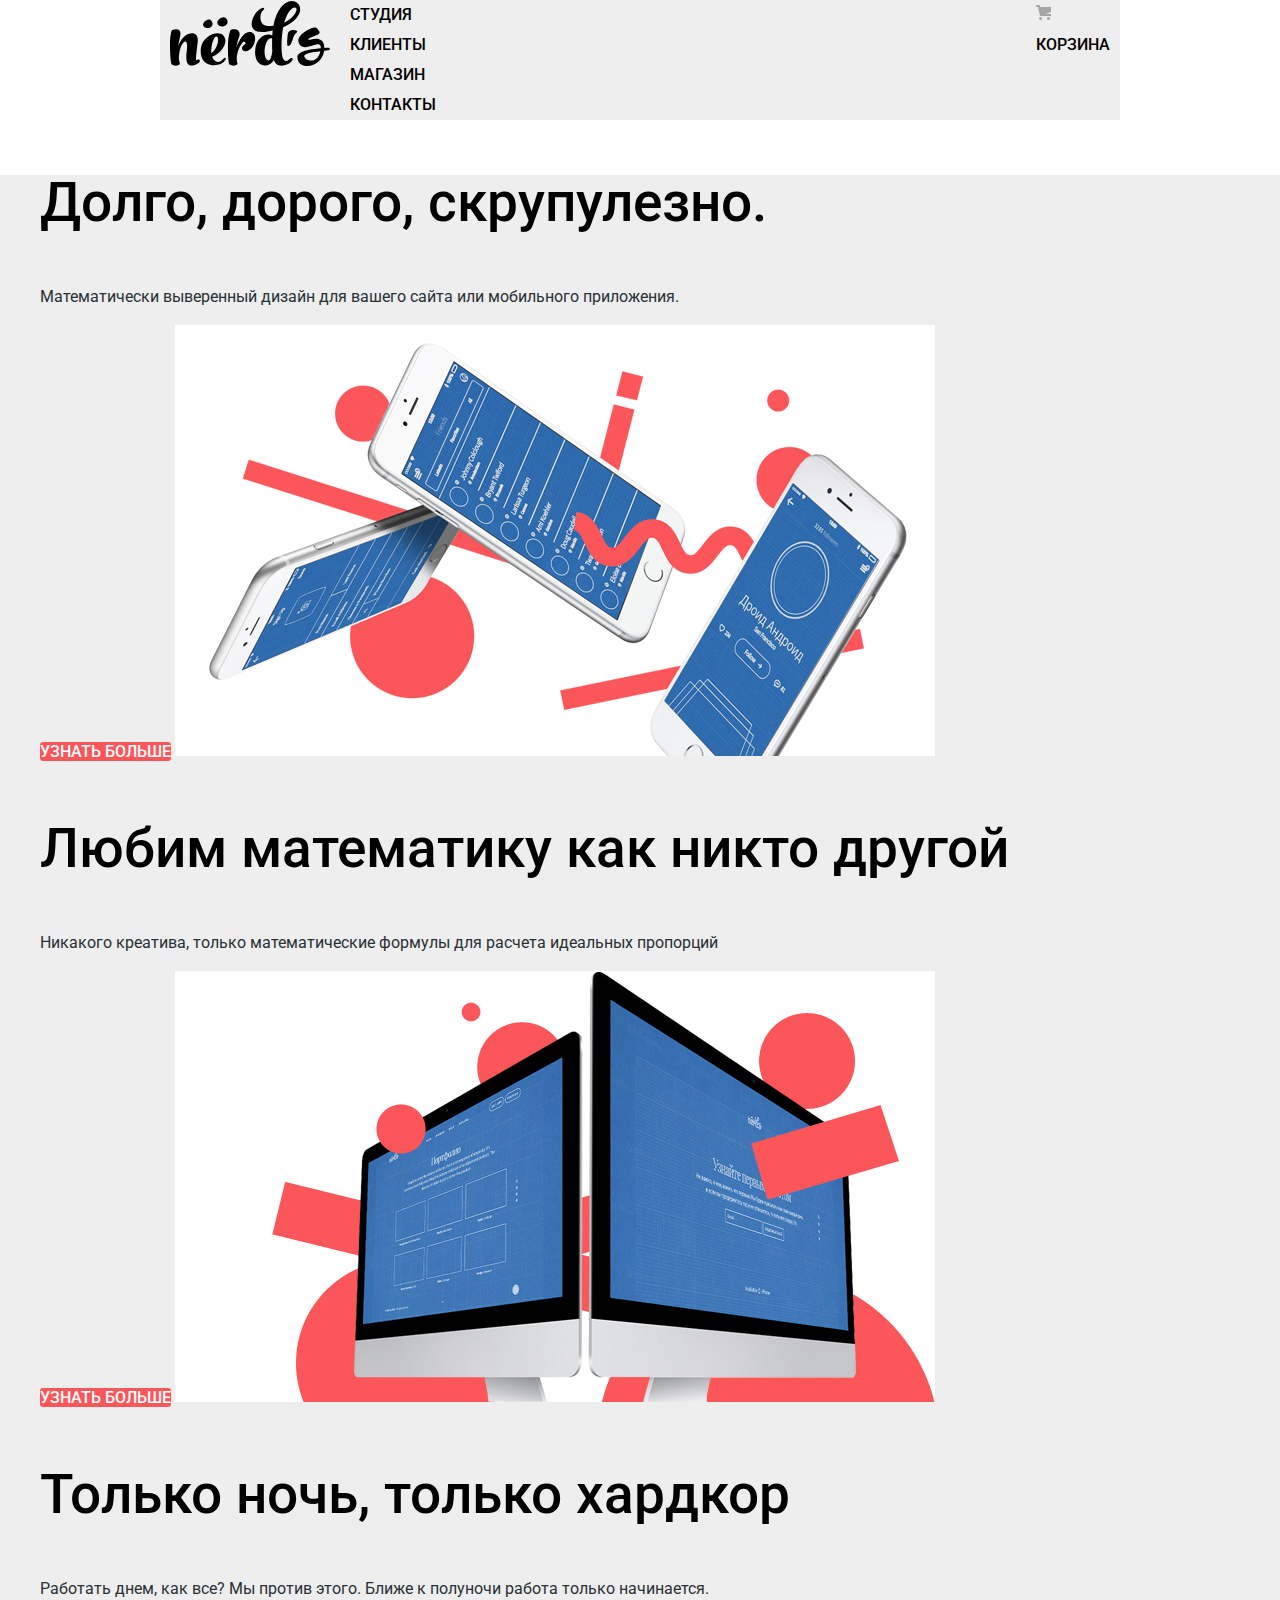
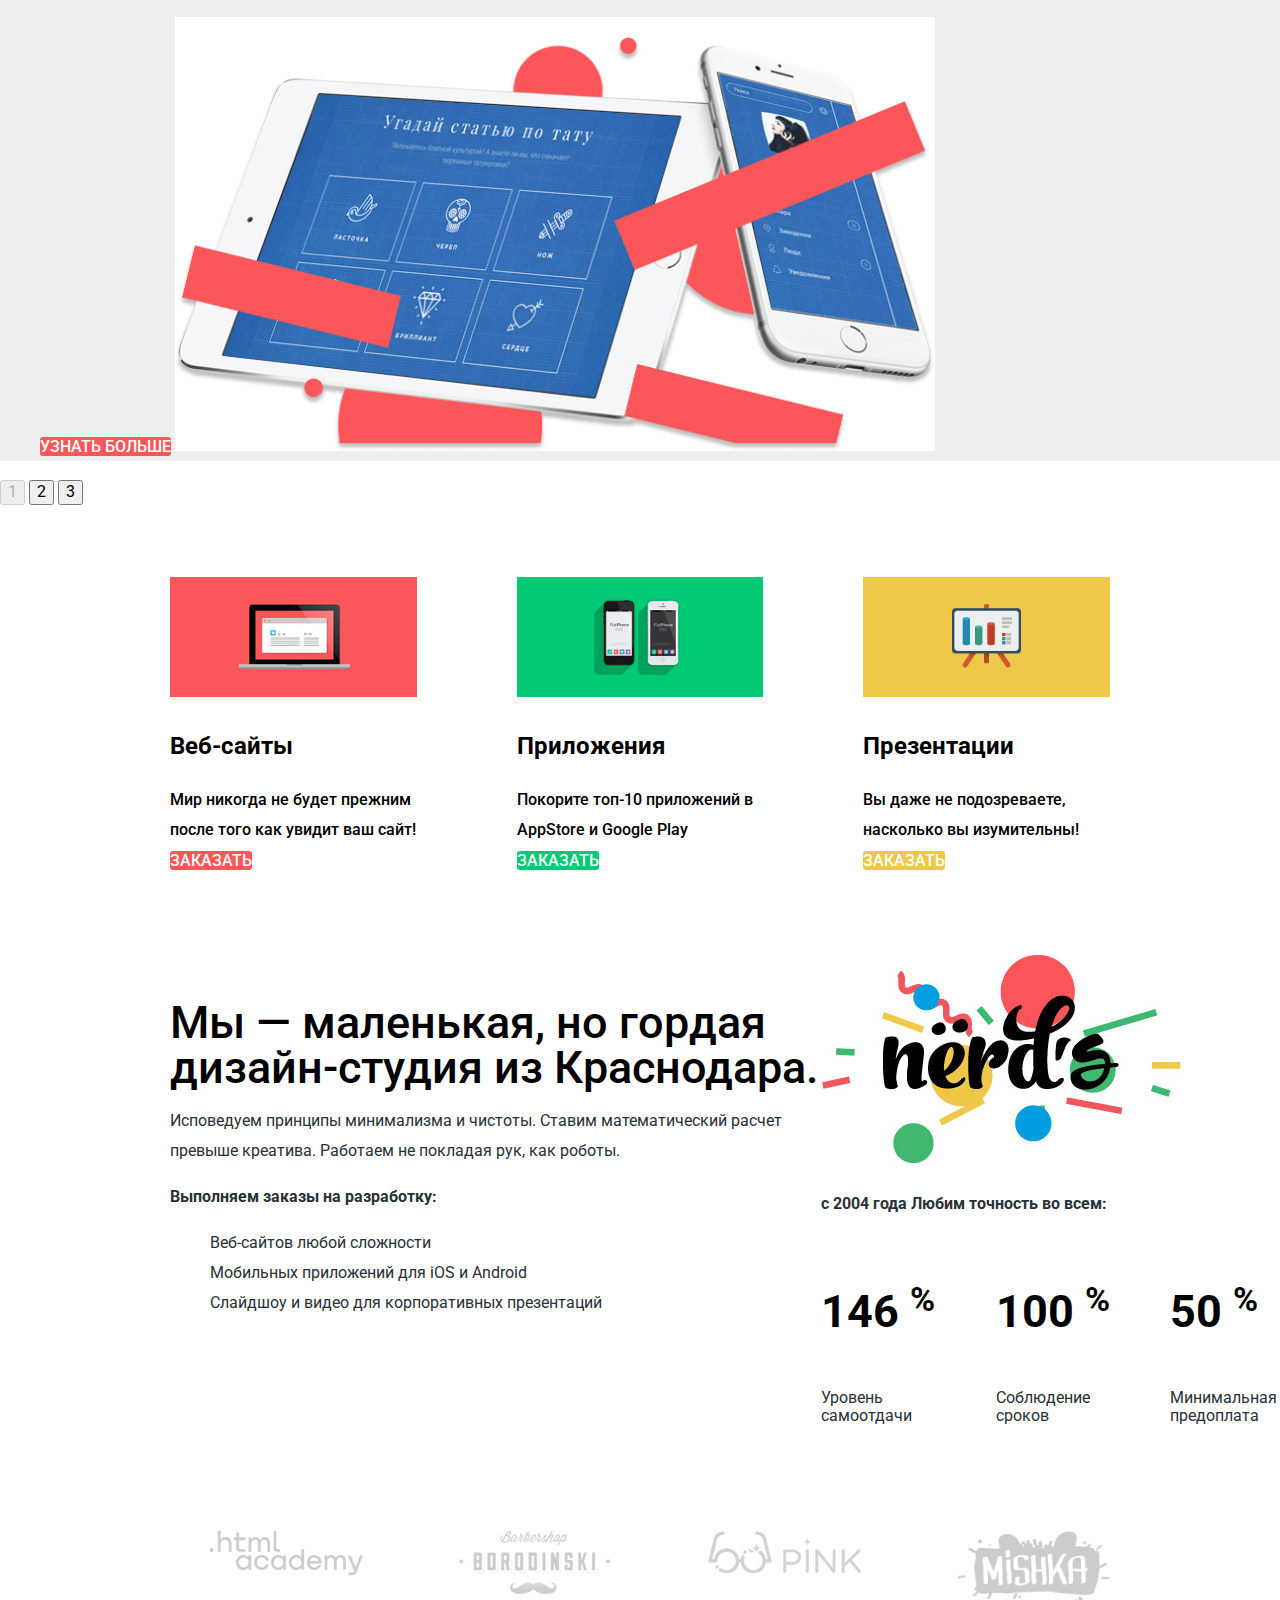
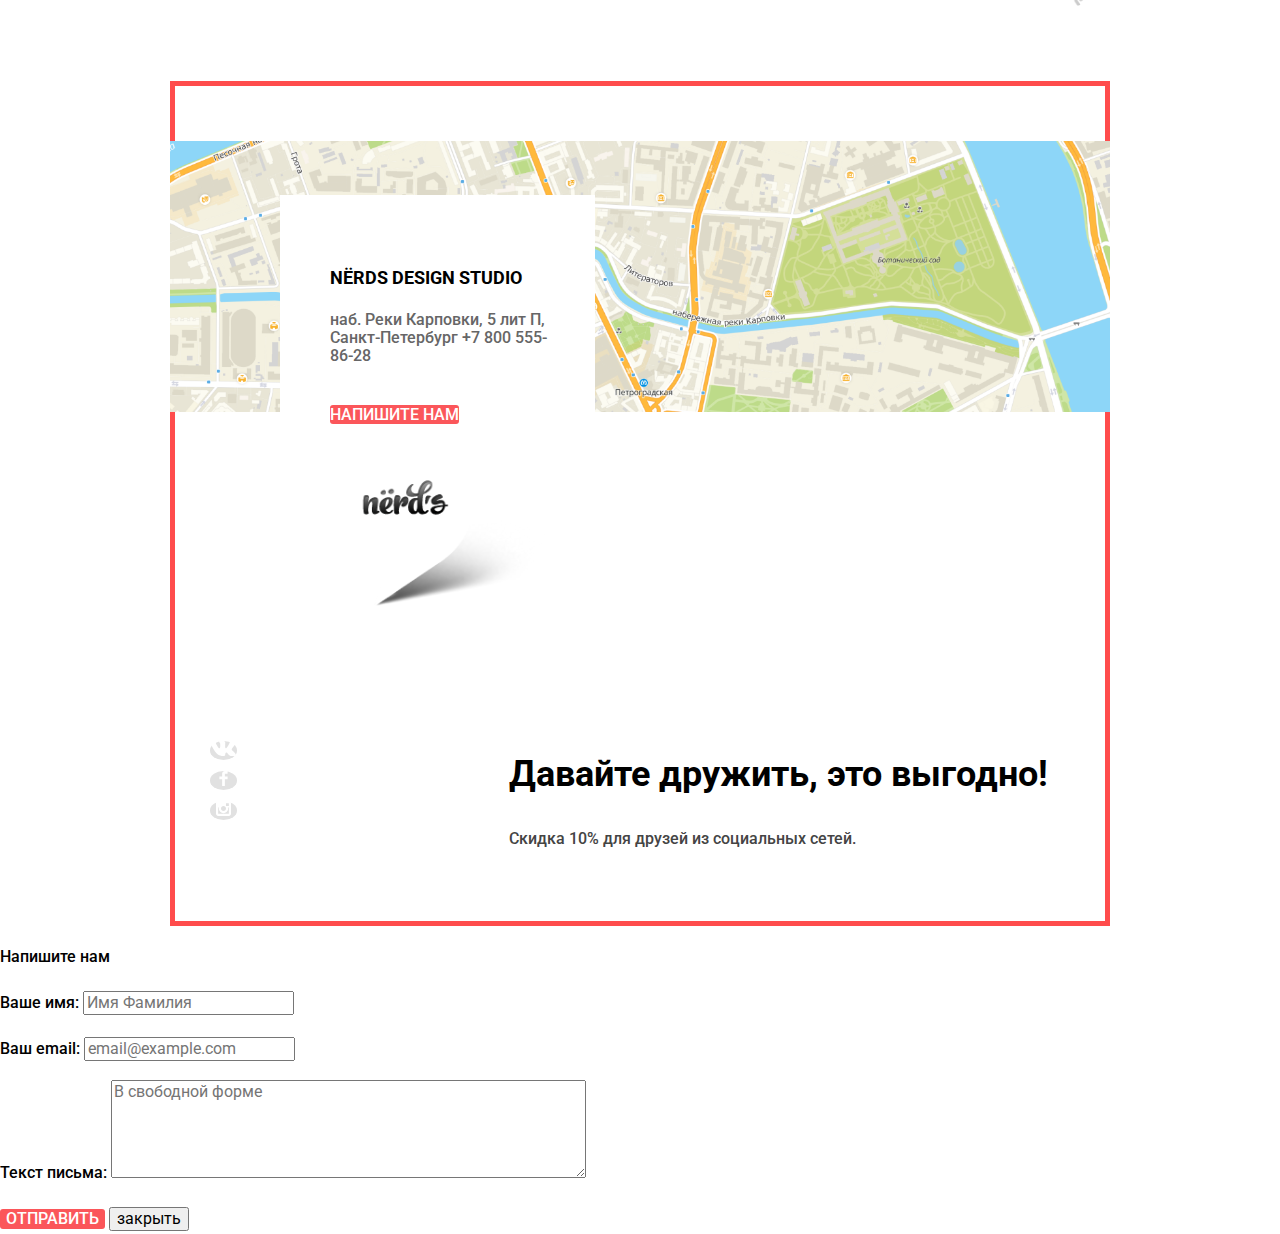
==== commit 5e33359d: "стилизация. исправила ошибки" ====
--- a/index.html
+++ b/index.html
@@ -20,29 +20,26 @@
       <a class="main-header-logo">
         <img src="/img/icons/nerds-logo.svg" width="160" height="66" alt="лологип нердс">
       </a>
-      <div class="main-header-bar">
-        <div class="main-navigation-wrapper">
-          <ul class="site-navigation">
-            <li>
-              <a href="blank.html">Студия</a>
-            </li>
-            <li>
-              <a href="blank.html">Клиенты</a>
-            </li>
-            <li>
-              <a href="catalog.html">Магазин</a>
-            </li>
-            <li>
-              <a href="blank.html">Контакты</a>
-            </li>
-          </ul>
-          <div class="user-navigation">
-            <a>
-              <img src="/img/icons/cart-icon.svg" width="15" height="15">Корзина
-            </a>
-          </div>
-        </div>
+      <ul class="site-navigation">
+        <li>
+          <a href="blank.html">Студия</a>
+        </li>
+        <li>
+          <a href="blank.html">Клиенты</a>
+        </li>
+        <li>
+          <a href="catalog.html">Магазин</a>
+        </li>
+        <li>
+          <a href="blank.html">Контакты</a>
+        </li>
+      </ul>
+      <div class="user-navigation">
+        <a>
+          <img src="/img/icons/cart-icon.svg" width="15" height="15">Корзина
+        </a>
       </div>
+
     </nav>
 
     <ul class="slider">
@@ -90,11 +87,11 @@
 
   <main class="container">
 
-    <h1>Интернет магазин «Nёrds»</h1>
+    <h1 class="hidden">Интернет магазин «Nёrds»</h1>
 
     <section class="feature">
 
-      <h2>услуги</h2>
+      <h2 class="hidden">услуги</h2>
       <ul class="feature-list">
         <li class="feature-item">
           <img src="/img/illustration-1.jpg" width="300" height="146"
@@ -129,7 +126,7 @@
 
     <section class="about-company">
       <div>
-        <h2>о компании</h2>
+        <h2 class="hidden">о компании</h2>
         <p class="about-company-heading">
           Мы — маленькая, но гордая дизайн-студия из Краснодара.
         </p>
@@ -194,96 +191,92 @@
     </section>
 
     <section>
-      <h2>Клиенты</h2>
-      <div class="index-logo">
-        <div class="logo-list">
-          <ul>
-            <li class="logo-item">
-              <a href="#">
-                <img src="/img/logo_htmlacademy.png" width="199" height="57" alt="лологип html academy">
-              </a>
-            </li>
+      <h2 class="hidden">Клиенты</h2>
+      <ul class="index-logo">
+        <li class="logo-item">
+          <a href="#">
+            <img src="/img/logo_htmlacademy.png" width="199" height="57" alt="лологип html academy">
+          </a>
+        </li>
+
+        <li class="logo-item">
+          <a href="#">
+            <img src="/img/logo-borodinksiy.png" width="209" height="90" alt="логотип барбершоп бородинский">
+          </a>
+        </li>
+
+        <li class="logo-item">
+          <a href="#">
+            <img src="/img/logo-pink.png" width="185" height="52" alt="логотип пинк">
+          </a>
+        </li>
+
+        <li class="logo-item">
+          <a href="#">
+            <img src="/img/logo-mishka.png" width="173" height="84" alt="лологип мишка">
+          </a>
+        </li>
+      </ul>
+    </section>
+
+
+    <footer class="main-footer">
+      <section class="contacts">
+        <h2 class="hidden">Контакты</h2>
+        <div class="contacts-wrapper container">
+          <a href="#">
+            <img src="/img/map.png" width="1440" height="416" alt="карта проезда" class="contacts-map">
+          </a>
+
+          <div class="contacts-address">
+            <h3 class="footer-address">
+              NЁRDS DESIGN STUDIO
+            </h3>
+            <p class="address">
+              наб. Реки Карповки, 5 лит П, Санкт-Петербург
+              <a class="footer-phone" href="tel:+78005558628">
+                +7 800 555-86-28</a>
+            </p>
+            <a class="button" href="#">
+              Напишите нам
+            </a>
+            <div>
+                 <img src="/img/map-marker.png" width="231" height="190" alt="значок nerds">
+            </div>
+          </div>
         </div>
-        <div class="logo-list">
-          <li class="logo-item">
-            <a href="#">
-              <img src="/img/logo-borodinksiy.png" width="209" height="90" alt="логотип барбершоп бородинский">
+      </section>
+
+      <section class="footer-social">
+        <h2 class="hidden">социальные сети</h2>
+        <ul class="footer-social-list">
+          <li>
+            <a class="social-button" href="#">
+              <img src="/img/icons/vk-icon.svg" width="81" height="81" class="social-icon"
+                alt="иконка соц.сети в контакты">
             </a>
           </li>
-        </div>
-        <div class="logo-list">
-          <li class="logo-item">
-            <a href="#">
-              <img src="/img/logo-pink.png" width="185" height="52" alt="логотип пинк">
+          <li>
+            <a class="social-button" href="#">
+              <img src="/img/icons/fb-icon.svg" width="81" height="81" class="social-icon"
+                alt="иконка соц.сети фейсбук">
             </a>
           </li>
-        </div>
-        <div class="logo-list">
-          <li class="logo-item">
-            <a href="#">
-              <img src="/img/logo-mishka.png" width="173" height="84" alt="лологип мишка">
+          <li>
+            <a class="social-button" href="#">
+              <img src="/img/icons/insta-icon.svg" width="81" height="81" class="social-icon"
+                alt=" иконка соц.сети инстаграм">
             </a>
           </li>
-          </ul>
-        </div>
-      </div>
-    </section>
-
-
-    <footer class="main-footer">
-
-      <section>
-        <h2>Контакты</h2>
-        <a>
-          <img src="/img/map.png" width="1440" height="416" alt="карта">
-        </a>
-        <p class="footer-address">
-          NЁRDS DESIGN STUDIO
-        </p>
-        <p class="address">
-          наб. Реки Карповки, 5 лит П, Санкт-Петербург
-          <a class="footer-phone" href="tel:+78005558628">
-            +7 800 555-86-28</a>
-        </p>
-        <button class="button">
-          Напишите нам
-        </button>
-        <img src="/img/map-marker.png" width="231" height="190" alt="значок nerds">
-      </section>
-
-
-      <section>
-        <h2>социальные сети</h2>
-        <div class="footer-social">
-          <ul class="footer-social-list">
-            <li>
-              <a class="social-button" href="#">
-                <img src="/img/icons/vk-icon.svg" width="81" height="81" class="social-icon"
-                  alt="иконка соц.сети в контакты">
-              </a>
-            </li>
-            <li>
-              <a class="social-button" href="#">
-                <img src="/img/icons/fb-icon.svg" width="81" height="81" class="social-icon"
-                  alt="иконка соц.сети фейсбук">
-              </a>
-            </li>
-            <li>
-              <a class="social-button" href="#">
-                <img src="/img/icons/insta-icon.svg" width="81" height="81" class="social-icon"
-                  alt=" иконка соц.сети инстаграм">
-              </a>
-            </li>
-          </ul>
-
-          <div>
-            <p class="footer-heading">
-              Давайте дружить, это выгодно!
-            </p>
-            <p class="footer-text">
-              Скидка 10% для друзей из социальных сетей.
-            </p>
-          </div>
+        </ul>
+
+        <div>
+          <p class="footer-heading">
+            Давайте дружить, это выгодно!
+          </p>
+          <p class="footer-text">
+            Скидка 10% для друзей из социальных сетей.
+          </p>
         </div>
       </section>
 
--- a/css/style.css
+++ b/css/style.css
@@ -49,6 +49,10 @@
 
 /* Grid */
 
+.main-navigation-wrapper {
+  grid-template-columns: 1fr 1fr min-content;
+}
+
 .page {
   height: 100%;
 }
@@ -63,7 +67,6 @@
   line-height: 30px;
   font-size: 16px;
   font-family: "Roboto", Arial, sans-serif;
-  background-position: top center;
 
 
   grid-template-rows: min-content 1fr min-content;
@@ -71,17 +74,41 @@
   display: grid;
 }
 
+/* Grid for pages */
+
+.page-catalog {
+  outline: 5px solid rgba(255, 0, 0, 0.7);
+  outline-offset: -5px;
+  display: grid;
+  grid-template-columns: 180px 1fr;
+  align-content: start;
+
+}
+
+.page-catalog .catalog-title {
+  outline: 5px solid rgba(0, 255, 0, 0.7);
+  outline-offset: -5px;
+  grid-column: 1 / -1;
+}
+
+/* Catalog */
+
+.catalog {
+  outline: 5px solid rgba(0, 255, 255, 0.7);
+  outline-offset: -5px;
+}
+
 /* logo-block */
 
 .logo-item {
   list-style: none;
 }
 
-.logo-list a {
+.index-logo a {
   opacity: 0.2;
 }
 
-.logo-list a:hover {
+.index-logo a:hover {
   opacity: 1;
 }
 
@@ -90,7 +117,7 @@
 .index-logo {
   display: grid;
   grid-template-columns: 1fr 1fr 1fr 1fr;
-
+  gap: 96px;
 }
 
 .main-header-logo {
@@ -110,24 +137,19 @@
  opacity: 0.3;
 }
 
-.main-navigation-wrapper {
-  display: grid;
-  grid-template-columns: 1fr min-content;
+
+.main-navigation {
+  display: grid;
+  font-size: 16px;
+  line-height: 30px;
+  color: var(--basic-black);
+  background-color: var(--basic-gray);
+  display: grid;
+  grid-template-columns: 180px 1fr min-content;
   width: 940px;
   margin: 0 auto;
   padding: 0 10px;
-}
-
-.main-header-bar {
-  background-color: var(--basic-gray);
-}
-
-.main-navigation {
-  display: grid;
-  font-size: 16px;
-  line-height: 30px;
-  color: var(--basic-black);
-  background-color: var(--basic-gray);
+
 }
 
 .site-navigation {
@@ -200,7 +222,7 @@
   padding: 0;
   display: grid;
   grid-template-columns: 1fr 1fr 1fr;
-  column-gap: 100px;
+  gap: 100px;
   list-style: none;
 }
 
@@ -227,9 +249,18 @@
   font-size: 45px;
   line-height: 45px;
   font-weight: 500;
+  width: 651px;
+  height: 61px;
 }
 
 /* about-company */
+
+.about-company {
+  width: 1174px;
+  margin-bottom: 73px;
+  margin-left: 0px;
+  margin-right: 0px;
+}
 
 .about-company-list {
   list-style: none;
@@ -254,6 +285,10 @@
 
 .percentage-list {
   list-style: none;
+  display: grid;
+  grid-template-columns: 1fr 1fr 1fr;
+  padding-left: 0px;
+  gap: 1px;
 }
 
 .percentage-item {
@@ -263,6 +298,8 @@
 }
 
 .percentage-text {
+  width: 119px;
+  height: 37px;
   font-weight: 400;
   line-height: 18px;
   color: var(--basic-light-black);
@@ -360,6 +397,37 @@
 }
 
 /* Main footer */
+.badge {
+  text-align: right;}
+
+.contacts {
+  position: relative;
+  z-index: 0;
+  min-height: 416px;
+}
+
+.contacts-wrapper {
+  margin-left: 100px;
+  padding-top: 54px;
+  padding-bottom: 54px;
+}
+
+.contacts-map {
+position: absolute;
+object-fit: cover;
+top: 0;
+right: 0;
+bottom: 0;
+left: 0;
+z-index: -1;
+
+}
+
+.contacts-address {
+  width: 215px;
+  padding: 50px;
+  background-color: var(--basic-white);
+}
 
 .main-footer {
   padding: 60px 0;
@@ -379,7 +447,8 @@
 
 .main-footer .footer-social {
   display: grid;
-  grid-template-columns: 1fr 1fr;
+  grid-template-columns: 200px 1fr;
+  gap: 139px;
 }
 
 .footer-address {
@@ -394,9 +463,12 @@
 .address {
   line-height: 18px;
   color: var(--basic-lightgray);
+  width: 230px;
+  height: 72px;
 }
 
 .footer-phone {
+
   color: var(--basic-lightgray);
 }
 
@@ -411,6 +483,9 @@
   line-height: 22px;
 }
 
+.hidden {
+  display: none;
+}
 /* Form */
 
 .appointment-input:hover {
@@ -437,6 +512,13 @@
 }
 
 /* filters */
+
+
+.filters {
+  outline: 5px solid rgba(255, 0, 255, 0.7);
+  outline-offset: -5px;
+}
+
 
 .catalog-title {
   font-size: 18px;
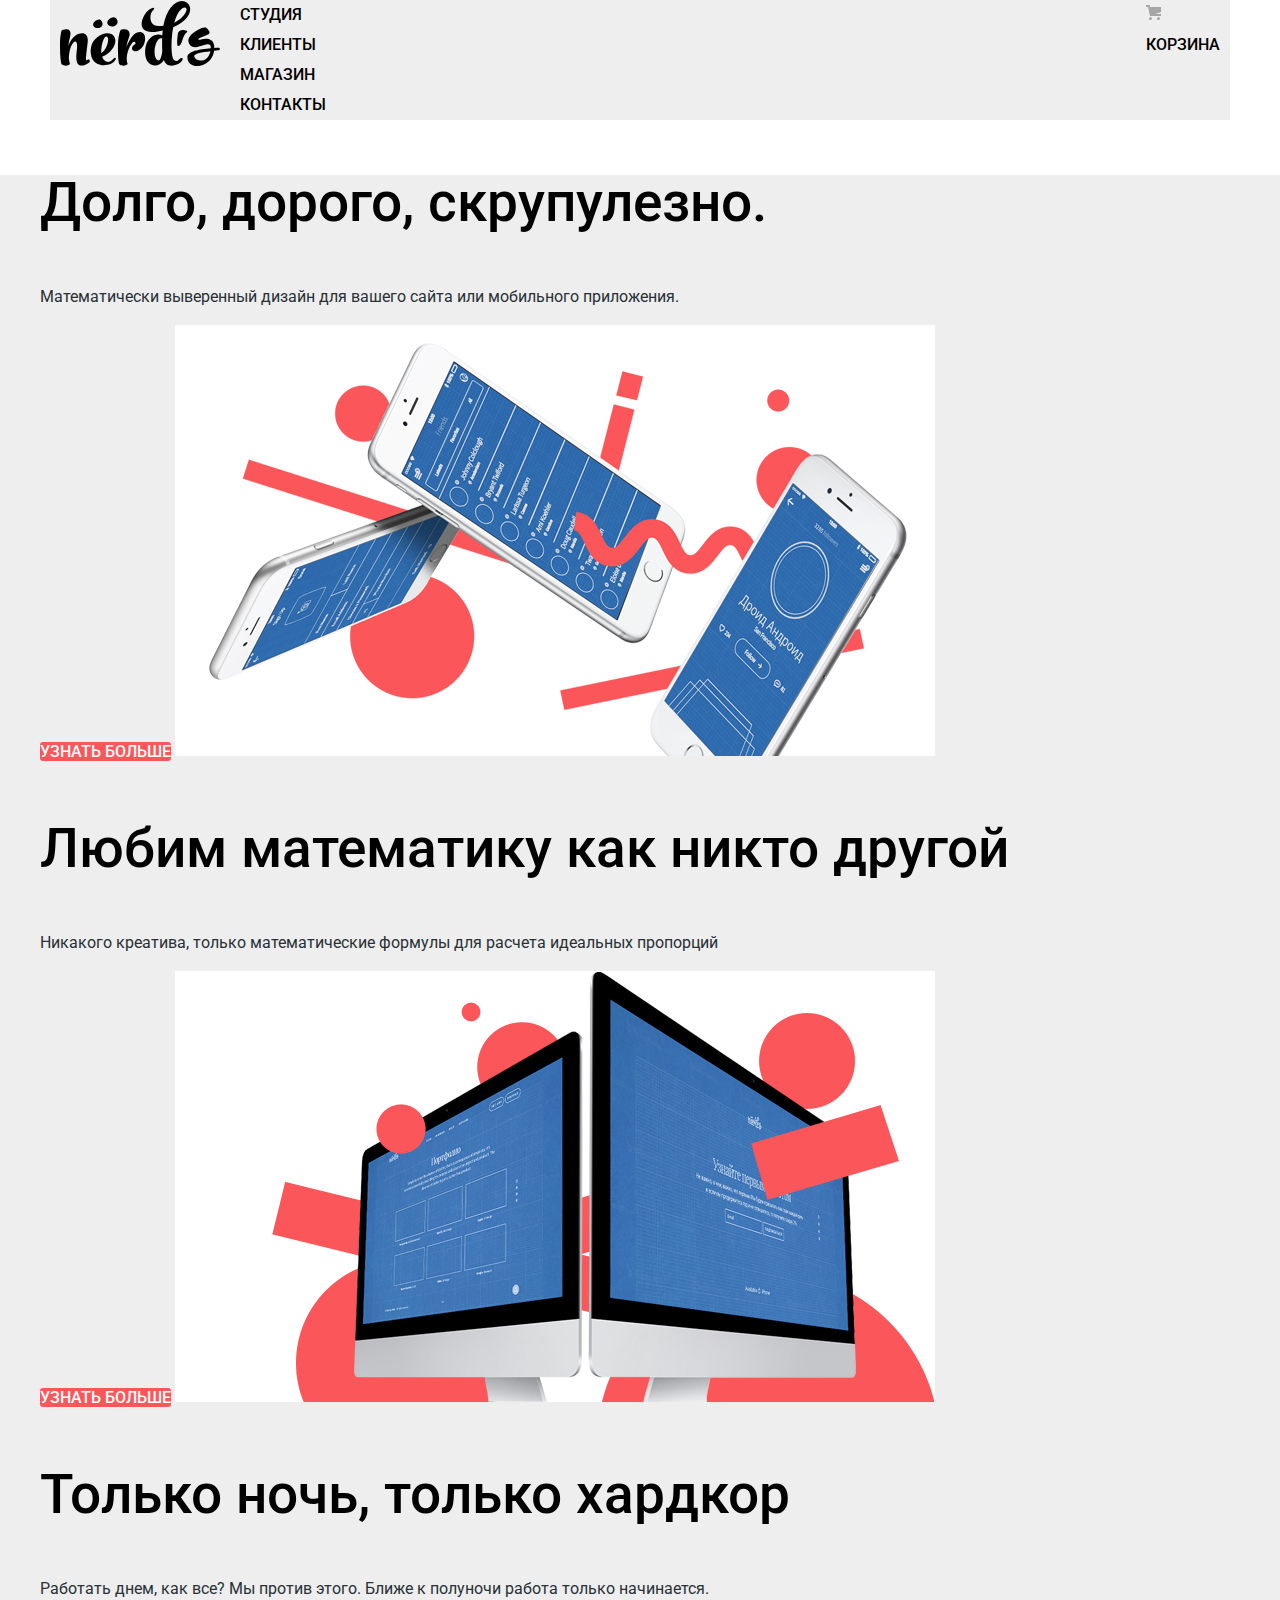
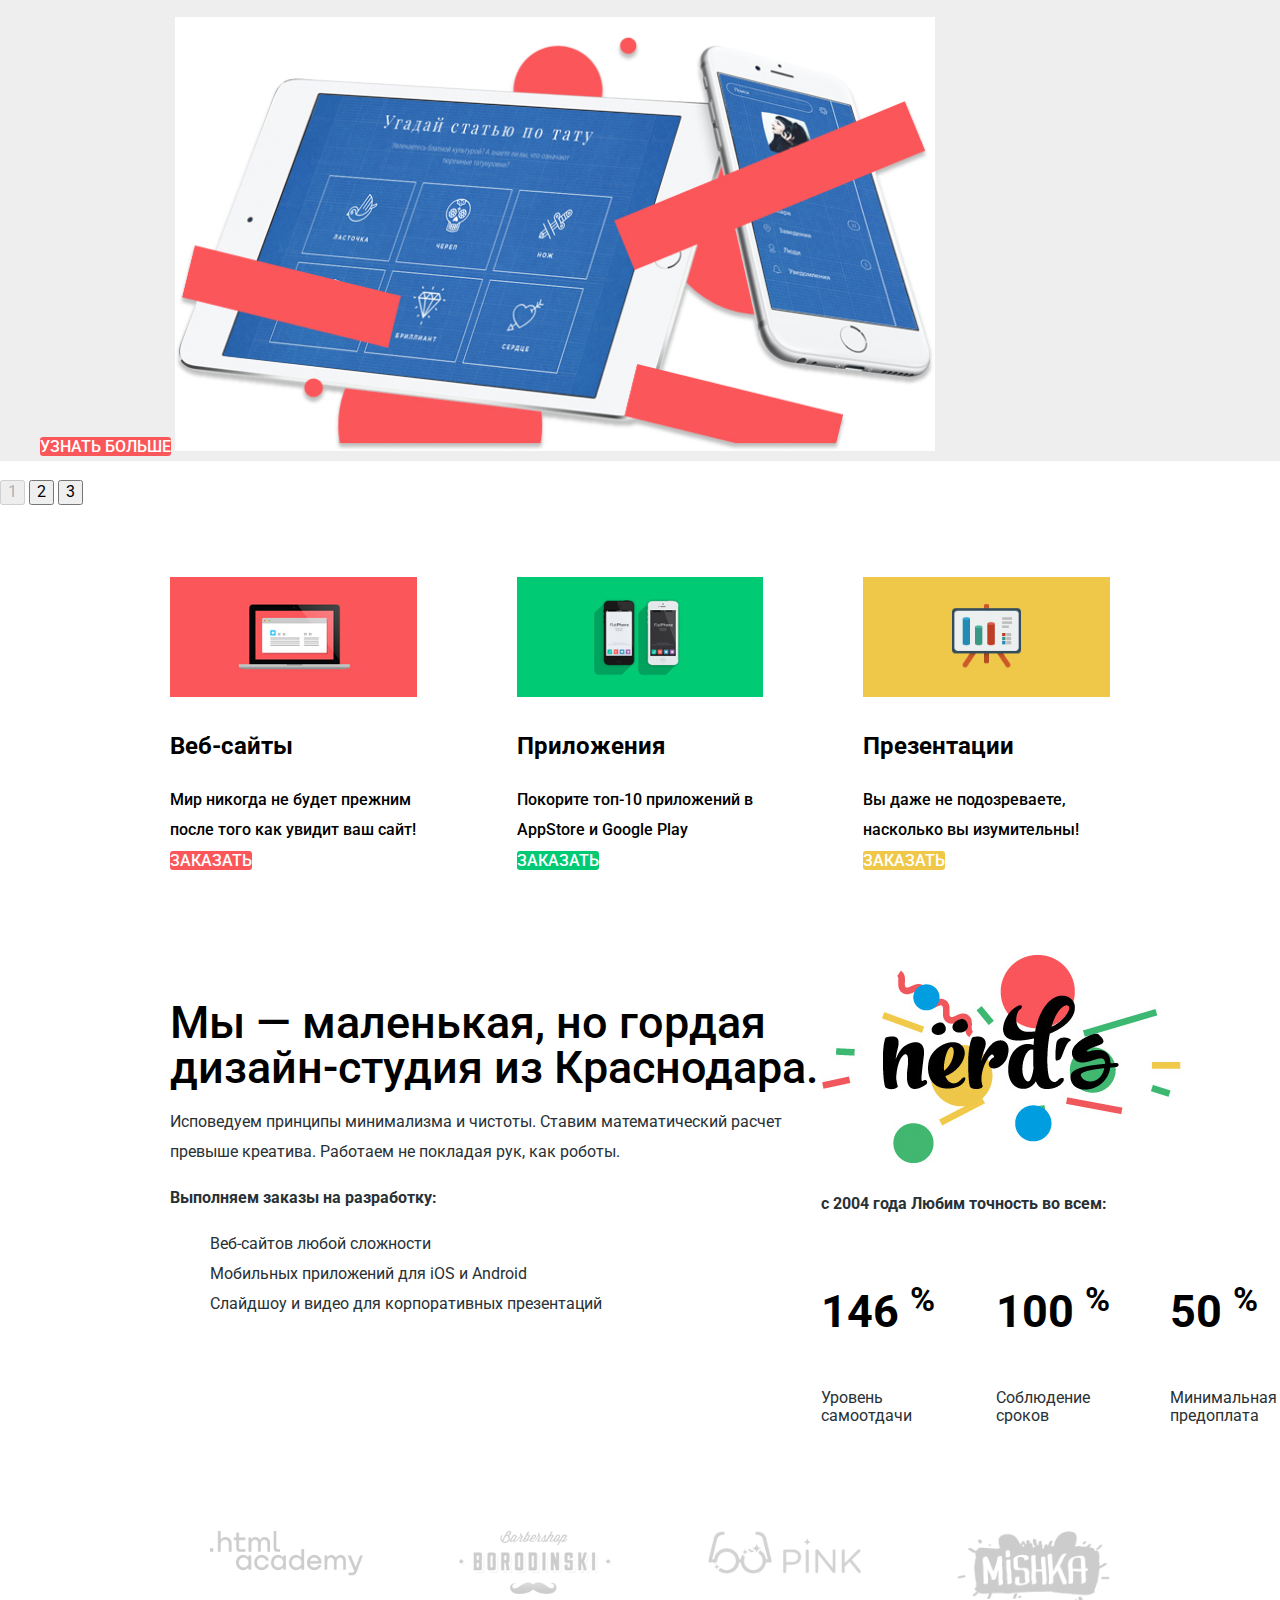
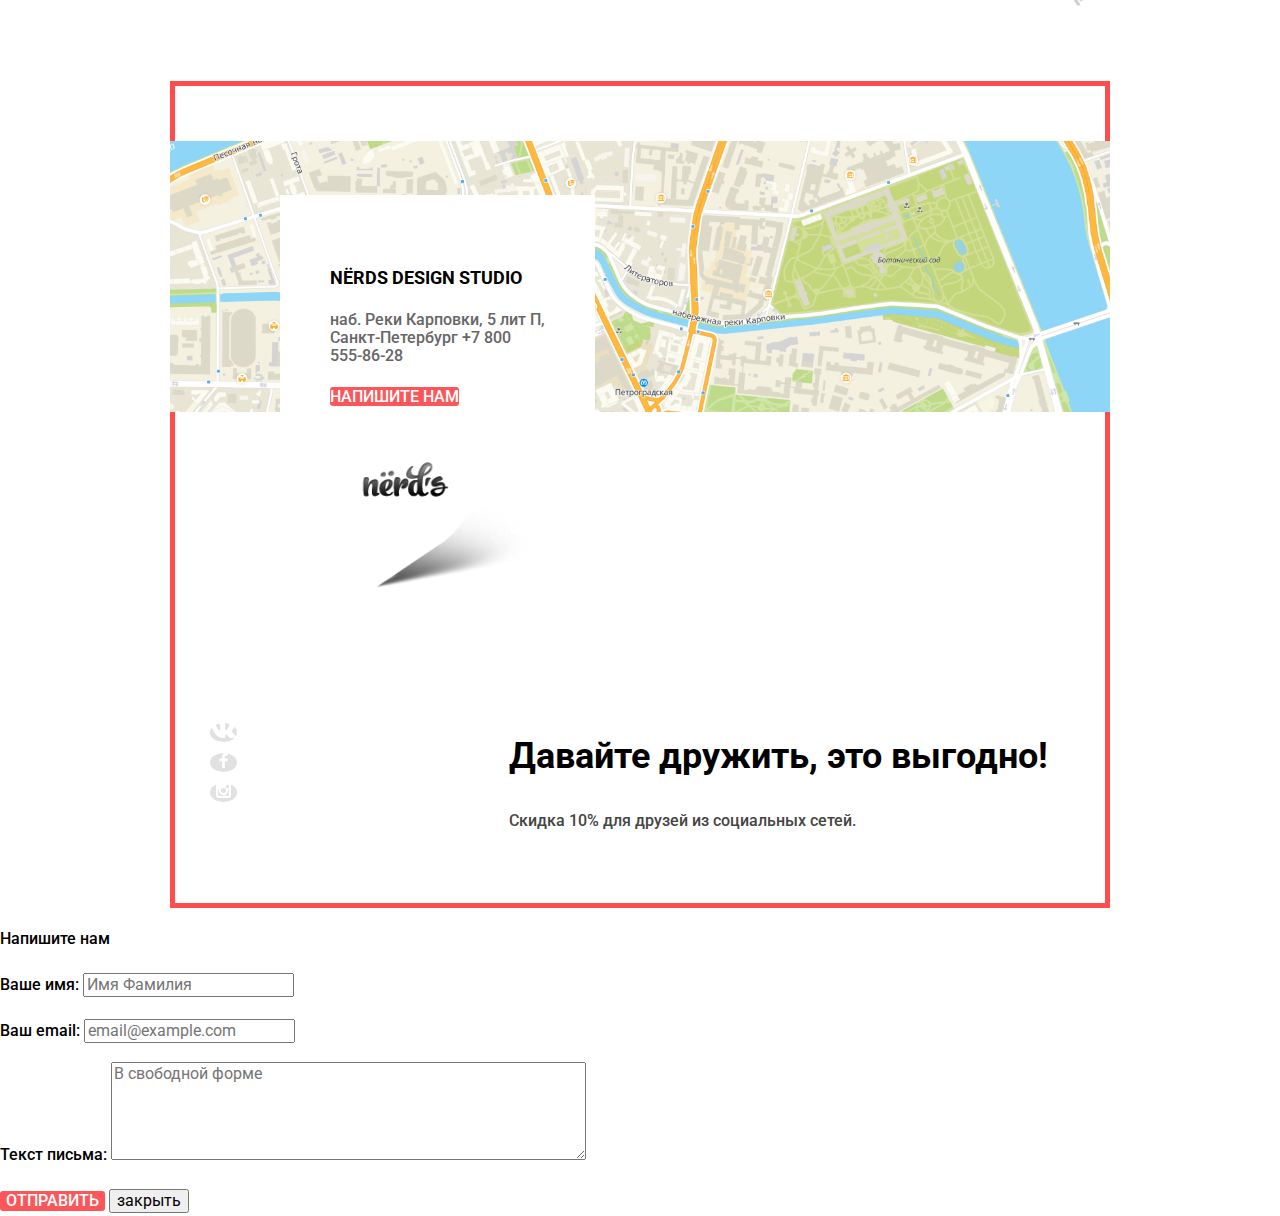
==== commit c14de2a8: "стилизация исправила ошибки" ====
--- a/index.html
+++ b/index.html
@@ -127,9 +127,12 @@
     <section class="about-company">
       <div>
         <h2 class="hidden">о компании</h2>
-        <p class="about-company-heading">
+        <div  class="about-company-heading">
+                  <p>
           Мы — маленькая, но гордая дизайн-студия из Краснодара.
         </p>
+        </div>
+
         <p class="about-company-text">
           Исповедуем принципы минимализма и чистоты. Ставим математический расчет превыше креатива. Работаем не покладая
           рук, как роботы.
--- a/css/style.css
+++ b/css/style.css
@@ -49,10 +49,6 @@
 
 /* Grid */
 
-.main-navigation-wrapper {
-  grid-template-columns: 1fr 1fr min-content;
-}
-
 .page {
   height: 100%;
 }
@@ -82,6 +78,10 @@
   display: grid;
   grid-template-columns: 180px 1fr;
   align-content: start;
+  width: 940px;
+  margin: 0 auto;
+  padding: 0 10px;
+
 
 }
 
@@ -146,7 +146,7 @@
   background-color: var(--basic-gray);
   display: grid;
   grid-template-columns: 180px 1fr min-content;
-  width: 940px;
+  width: 1160px;
   margin: 0 auto;
   padding: 0 10px;
 
@@ -251,6 +251,7 @@
   font-weight: 500;
   width: 651px;
   height: 61px;
+  padding-bottom: 30px;
 }
 
 /* about-company */
@@ -397,8 +398,6 @@
 }
 
 /* Main footer */
-.badge {
-  text-align: right;}
 
 .contacts {
   position: relative;
@@ -463,8 +462,6 @@
 .address {
   line-height: 18px;
   color: var(--basic-lightgray);
-  width: 230px;
-  height: 72px;
 }
 
 .footer-phone {
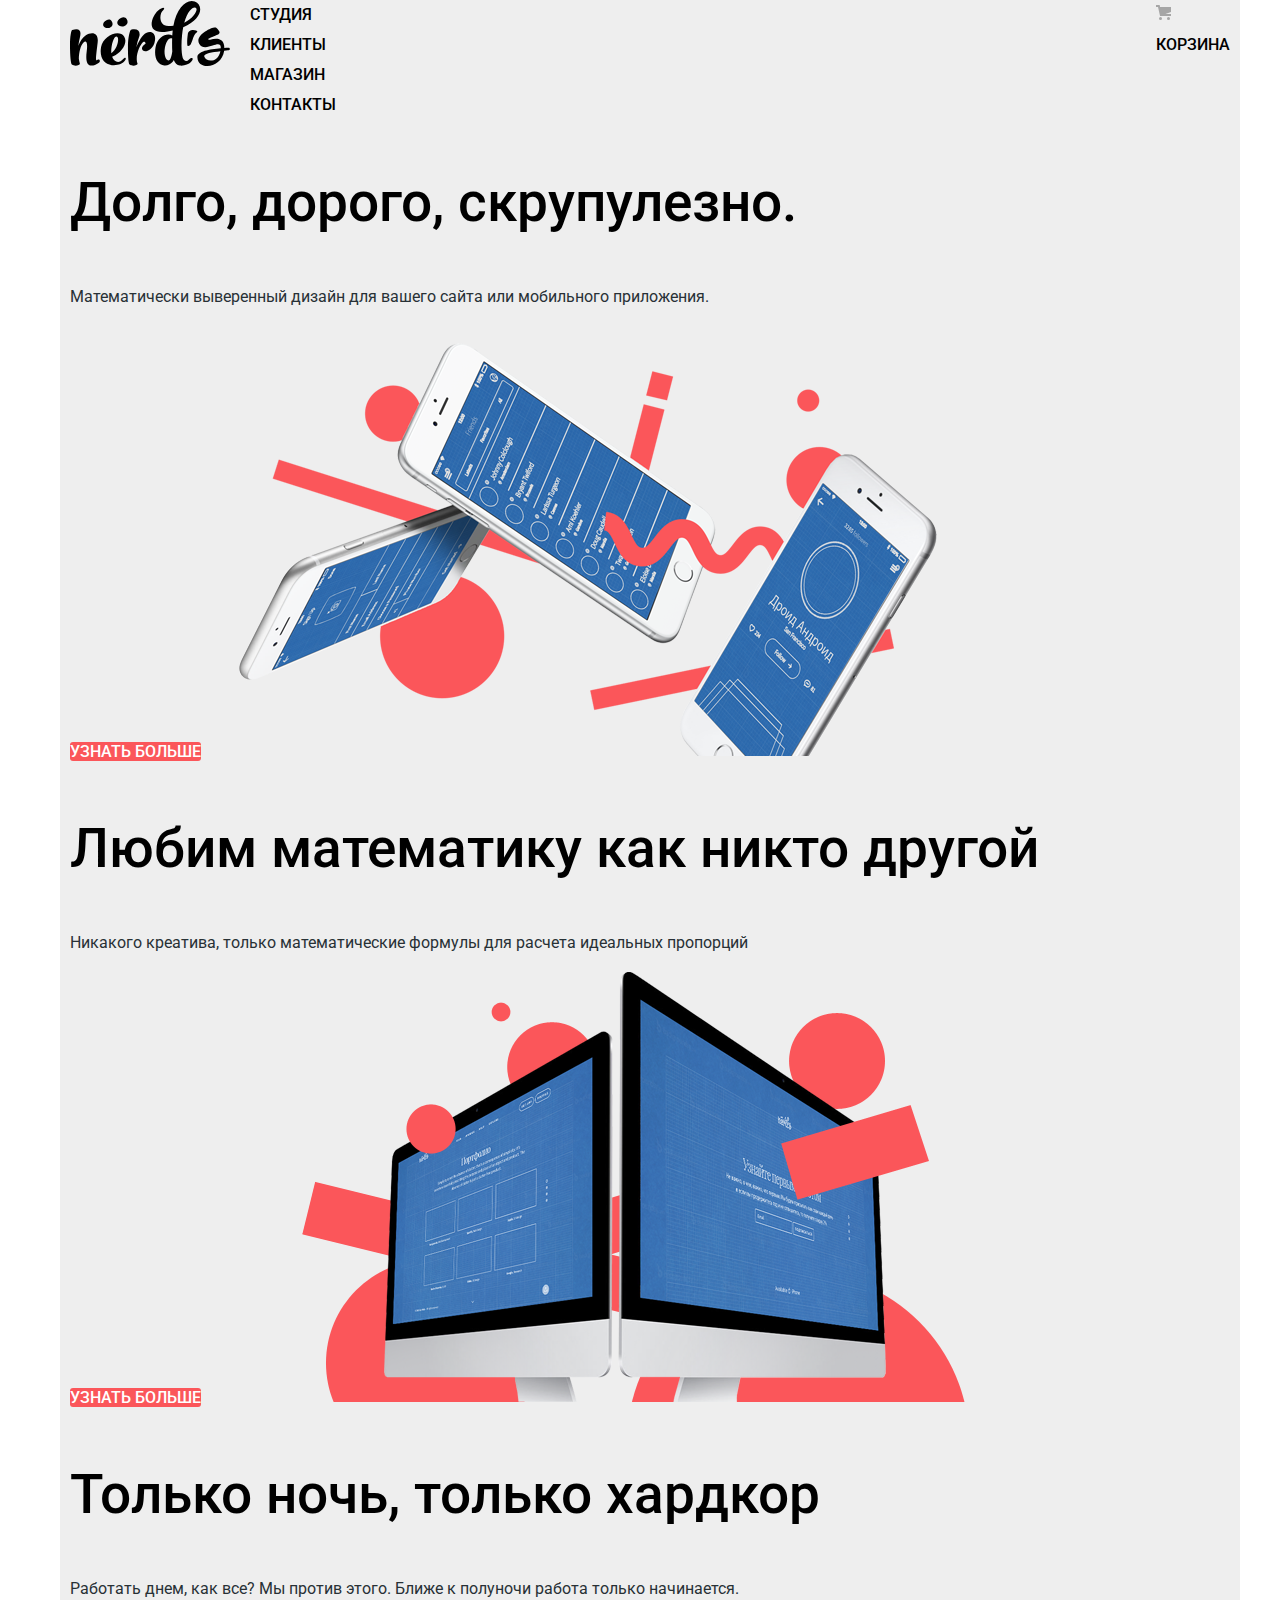
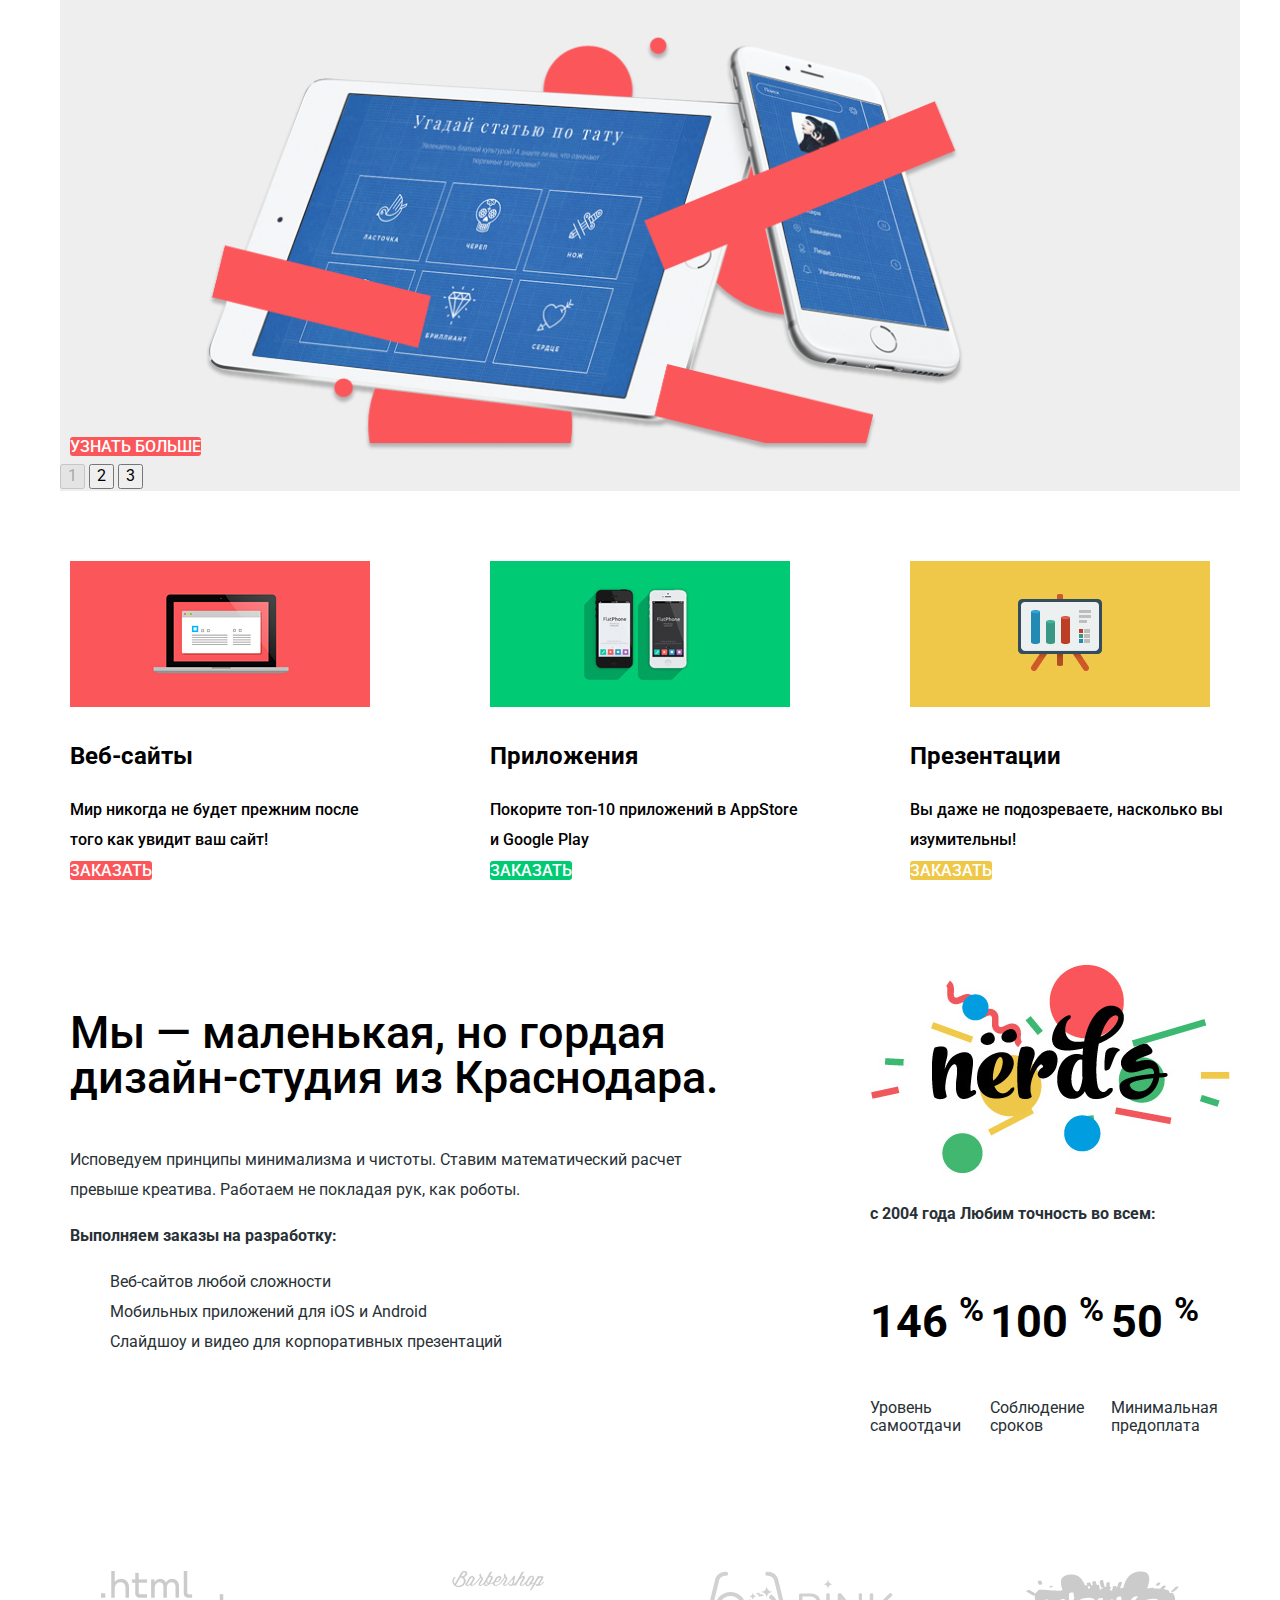
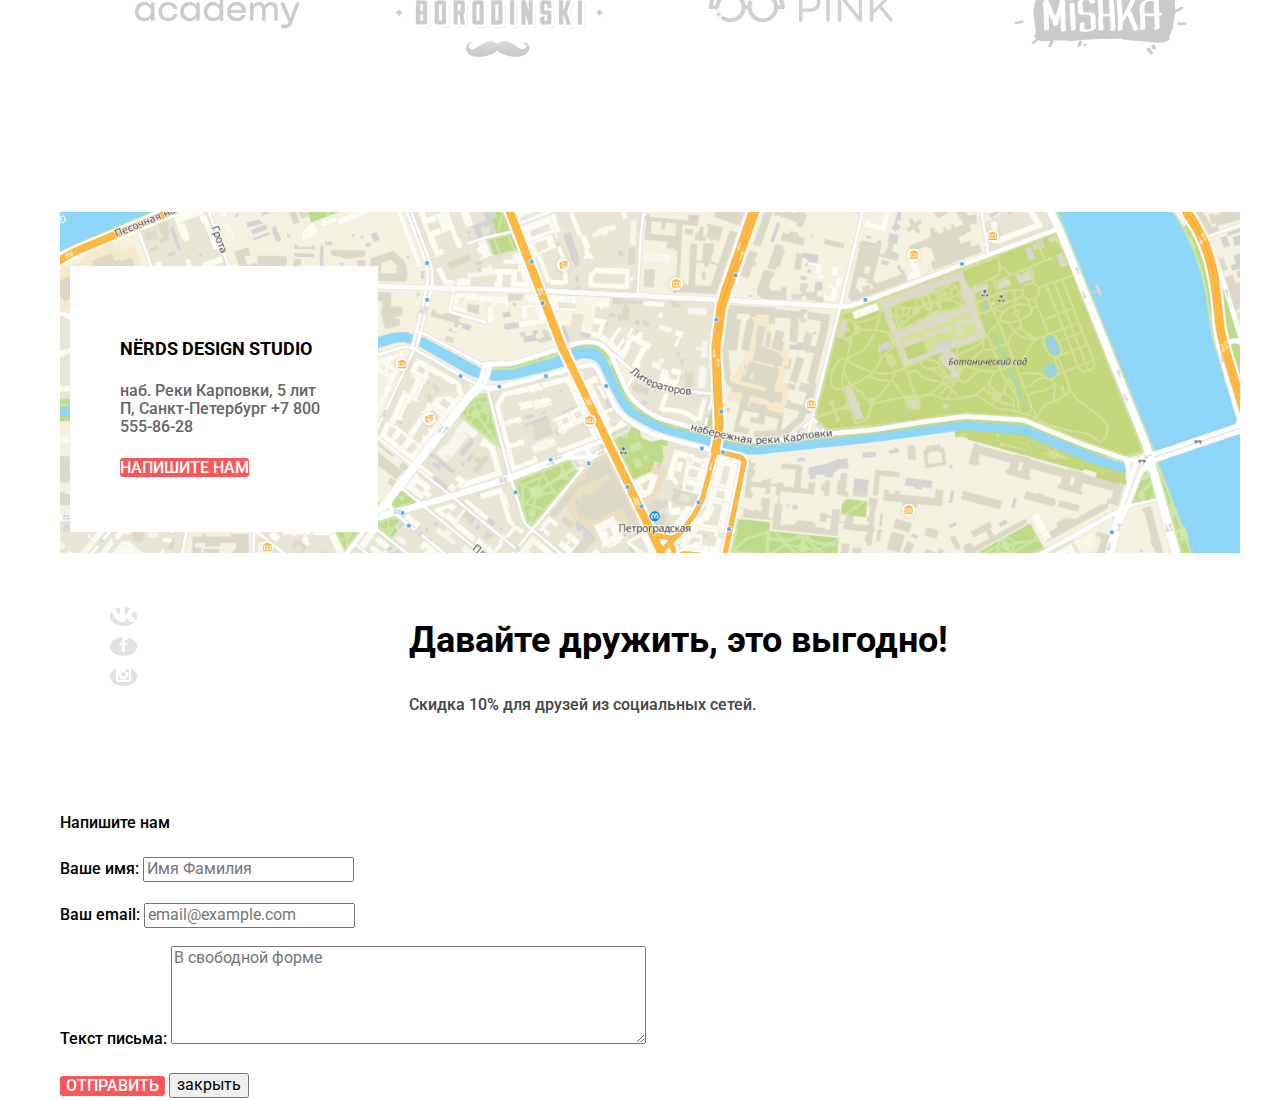
==== commit c7d90733: "стилизация." ====
--- a/index.html
+++ b/index.html
@@ -13,10 +13,10 @@
   <link href="/css/style.css" rel="stylesheet">
 </head>
 
-<body class="page-body">
+<body class="page-body container">
 
   <header class="main-header">
-    <nav class="main-navigation">
+    <nav class="main-navigation container">
       <a class="main-header-logo">
         <img src="/img/icons/nerds-logo.svg" width="160" height="66" alt="лологип нердс">
       </a>
@@ -42,7 +42,7 @@
 
     </nav>
 
-    <ul class="slider">
+    <ul class="slider container">
       <li class="slider-item">
         <p class="slider-heading">
           Долго, дорого, скрупулезно.
@@ -52,7 +52,7 @@
         </p>
         <a class="button" href="catalog.html">УЗНАТЬ БОЛЬШЕ</a>
 
-        <img src="/img/nerds-index-slide1.jpg" width="760" height="421" alt="три телефона белого цвета">
+        <img src="/img/nerds-index-slide1.png" width="760" height="421" alt="три телефона белого цвета">
       </li>
 
       <li class="slider-item">
@@ -64,7 +64,7 @@
         </p>
         <a class="button" href="catalog.html">УЗНАТЬ БОЛЬШЕ</a>
 
-        <img src="/img/nerds-index-slide2.jpg" width="760" height="431" alt="два компьютера">
+        <img src="/img/nerds-index-slide2.png" width="760" height="431" alt="два компьютера">
       </li>
 
       <li class="slider-item">
@@ -76,7 +76,7 @@
         </p>
         <a class="button" href="catalog.html">УЗНАТЬ БОЛЬШЕ</a>
 
-        <img src="/img/nerds-index-slide3.jpg" width="760" height="431" alt="планшет и телефон с приложением">
+        <img src="/img/nerds-index-slide3.png" width="760" height="431" alt="планшет и телефон с приложением">
       </li>
     </ul>
 
@@ -127,11 +127,9 @@
     <section class="about-company">
       <div>
         <h2 class="hidden">о компании</h2>
-        <div  class="about-company-heading">
-                  <p>
+        <p class="about-company-heading">
           Мы — маленькая, но гордая дизайн-студия из Краснодара.
         </p>
-        </div>
 
         <p class="about-company-text">
           Исповедуем принципы минимализма и чистоты. Ставим математический расчет превыше креатива. Работаем не покладая
@@ -221,15 +219,13 @@
         </li>
       </ul>
     </section>
-
+  </main>
 
     <footer class="main-footer">
       <section class="contacts">
         <h2 class="hidden">Контакты</h2>
         <div class="contacts-wrapper container">
-          <a href="#">
             <img src="/img/map.png" width="1440" height="416" alt="карта проезда" class="contacts-map">
-          </a>
 
           <div class="contacts-address">
             <h3 class="footer-address">
@@ -243,14 +239,17 @@
             <a class="button" href="#">
               Напишите нам
             </a>
-            <div>
-                 <img src="/img/map-marker.png" width="231" height="190" alt="значок nerds">
+           <!--
+              <div>
+              <img src="/img/map-marker.png" width="231" height="190" alt="значок nerds">
             </div>
+           -->
+
           </div>
         </div>
       </section>
 
-      <section class="footer-social">
+      <section class="footer-social container">
         <h2 class="hidden">социальные сети</h2>
         <ul class="footer-social-list">
           <li>
@@ -282,13 +281,8 @@
           </p>
         </div>
       </section>
-
-
-
-
-
     </footer>
-  </main>
+
 
 
   <section>
--- a/css/style.css
+++ b/css/style.css
@@ -22,11 +22,16 @@
     --basic-black-ckeck-radio: #4D4D4D;
 
     --special: #663d15;
-
+}
+
+*,
+*::before,
+*::after {
+  box-sizing: border-box;
 }
 
 body {
-  min-width: 960px;
+  min-width: 1180px;
   margin: 0;
   padding: 0;
   font-family: "Roboto", Arial, sans-serif;
@@ -55,9 +60,6 @@
 
 .page-body {
   min-height: 100%;
-  min-width: 960px;
-  margin: 0;
-  padding: 0;
   color: var(--basic-black);
   font-weight: 500;
   line-height: 30px;
@@ -71,19 +73,6 @@
 }
 
 /* Grid for pages */
-
-.page-catalog {
-  outline: 5px solid rgba(255, 0, 0, 0.7);
-  outline-offset: -5px;
-  display: grid;
-  grid-template-columns: 180px 1fr;
-  align-content: start;
-  width: 940px;
-  margin: 0 auto;
-  padding: 0 10px;
-
-
-}
 
 .page-catalog .catalog-title {
   outline: 5px solid rgba(0, 255, 0, 0.7);
@@ -102,6 +91,8 @@
 
 .logo-item {
   list-style: none;
+  text-align: center;
+  padding-top: 30px;
 }
 
 .index-logo a {
@@ -117,7 +108,9 @@
 .index-logo {
   display: grid;
   grid-template-columns: 1fr 1fr 1fr 1fr;
-  gap: 96px;
+  gap: 40px;
+
+  padding-left: 0;
 }
 
 .main-header-logo {
@@ -127,6 +120,7 @@
 
 .main-header {
   margin-bottom: 70px;
+  background-color: var(--basic-gray);
 }
 
 .main-header-logo:hover {
@@ -143,13 +137,8 @@
   font-size: 16px;
   line-height: 30px;
   color: var(--basic-black);
-  background-color: var(--basic-gray);
   display: grid;
   grid-template-columns: 180px 1fr min-content;
-  width: 1160px;
-  margin: 0 auto;
-  padding: 0 10px;
-
 }
 
 .site-navigation {
@@ -183,13 +172,13 @@
 
 .slider {
   list-style: none;
-  background-color: var(--basic-gray);
 }
 
 .main-heading {
  line-height: 55px;
  font-size: 55px;
  font-weight: 500;
+ text-align: center;
 }
 
 .slide-text {
@@ -202,7 +191,7 @@
 /* Container */
 
 .container {
-  width: 940px;
+  width: 1180px;
   margin: 0 auto;
   padding: 0 10px;
 }
@@ -242,22 +231,19 @@
 
 .about-company {
   display: grid;
-  grid-template-columns: 1fr 1fr;
+  grid-template-columns: 1fr 360px;
+  gap: 140px;
 }
 
 .about-company-heading {
   font-size: 45px;
   line-height: 45px;
   font-weight: 500;
-  width: 651px;
-  height: 61px;
-  padding-bottom: 30px;
 }
 
 /* about-company */
 
 .about-company {
-  width: 1174px;
   margin-bottom: 73px;
   margin-left: 0px;
   margin-right: 0px;
@@ -402,11 +388,10 @@
 .contacts {
   position: relative;
   z-index: 0;
-  min-height: 416px;
+  overflow: hidden;
 }
 
 .contacts-wrapper {
-  margin-left: 100px;
   padding-top: 54px;
   padding-bottom: 54px;
 }
@@ -419,11 +404,10 @@
 bottom: 0;
 left: 0;
 z-index: -1;
-
 }
 
 .contacts-address {
-  width: 215px;
+  width: 308px;
   padding: 50px;
   background-color: var(--basic-white);
 }
@@ -431,8 +415,7 @@
 .main-footer {
   padding: 60px 0;
   margin-top: 65px;
-  outline: 5px solid rgba(255, 0, 0, 0.7);
-  outline-offset: -5px;}
+}
 
 .footer-social {
   justify-self: left;
@@ -465,7 +448,6 @@
 }
 
 .footer-phone {
-
   color: var(--basic-lightgray);
 }
 
@@ -483,6 +465,7 @@
 .hidden {
   display: none;
 }
+
 /* Form */
 
 .appointment-input:hover {
@@ -572,6 +555,15 @@
 
  /* Catalog */
 
+.page-catalog {
+  outline: 5px solid red;
+  outline-offset: -5px;
+  display: grid;
+  grid-template-columns: 260px 1fr;
+  column-gap: 140px;
+  align-content: start;
+}
+
 .catalog-sorting {
   font-size: 14px;
   line-height: 18px;
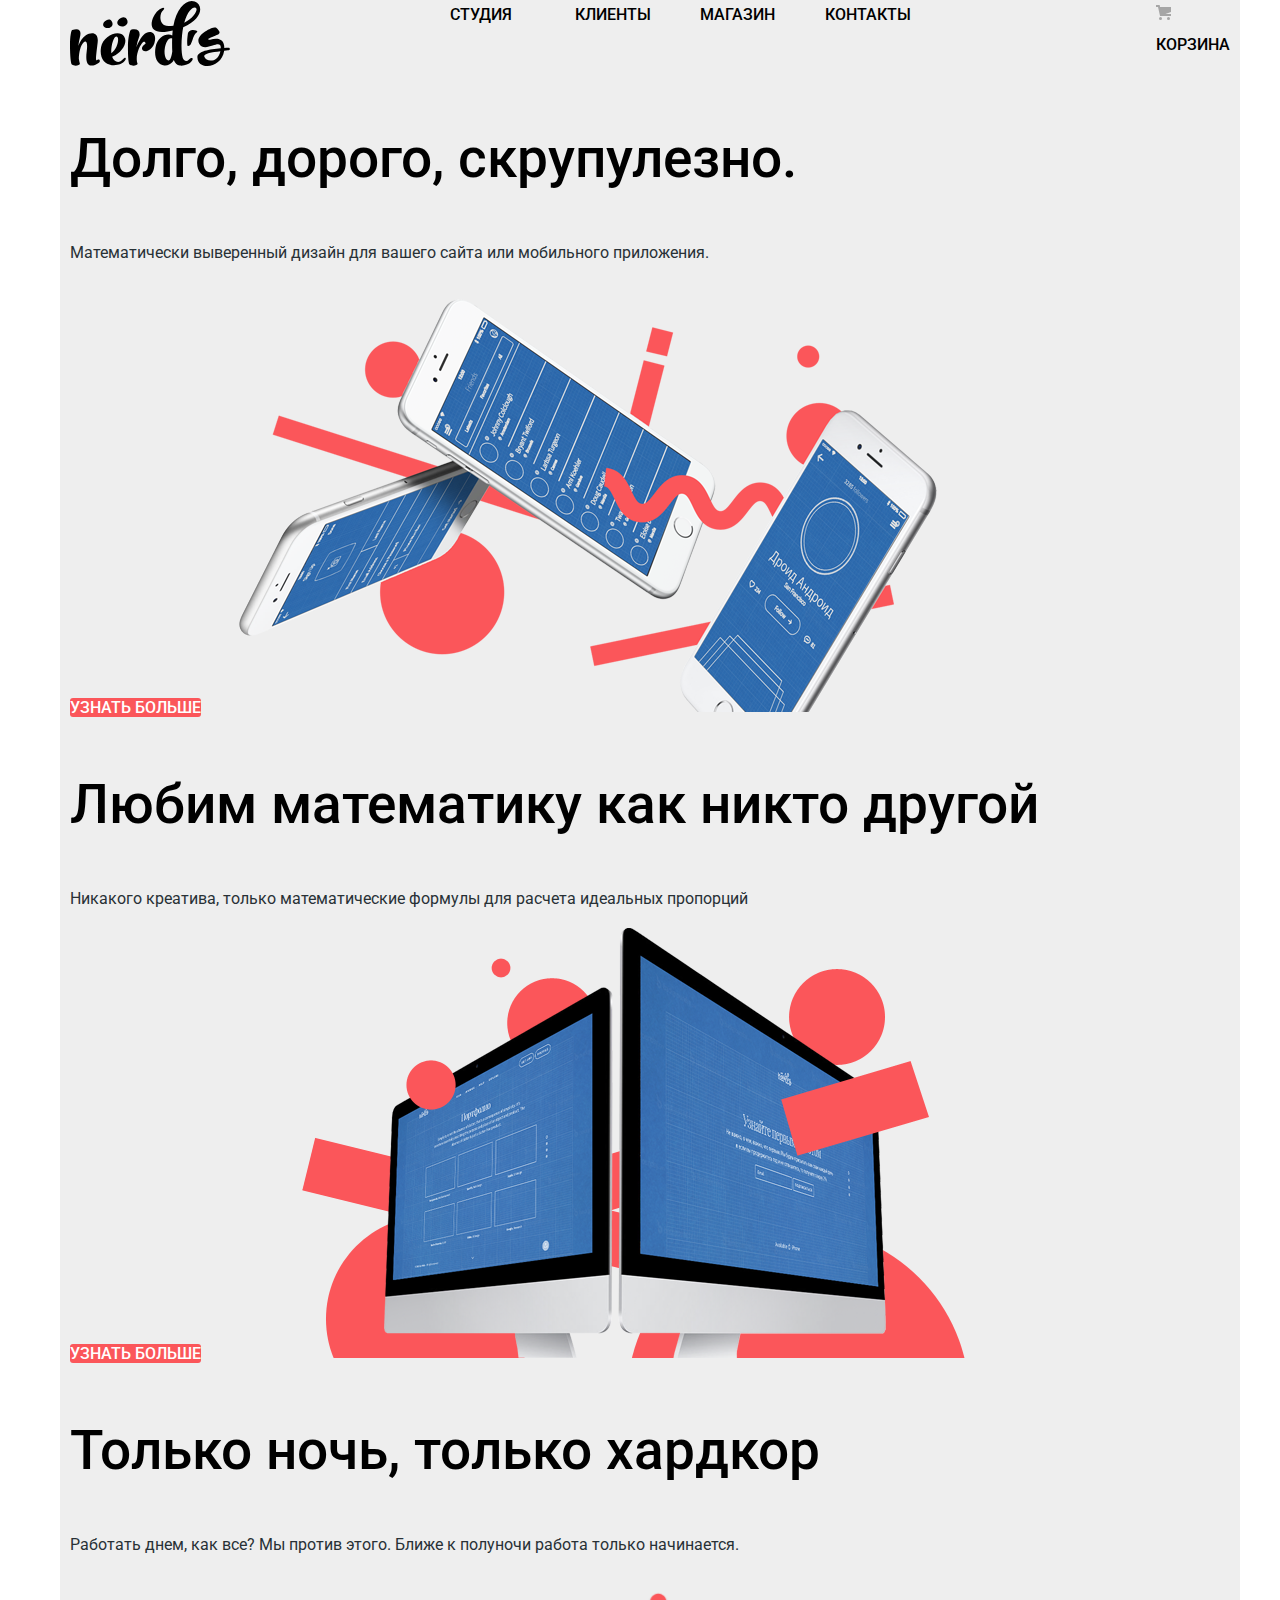
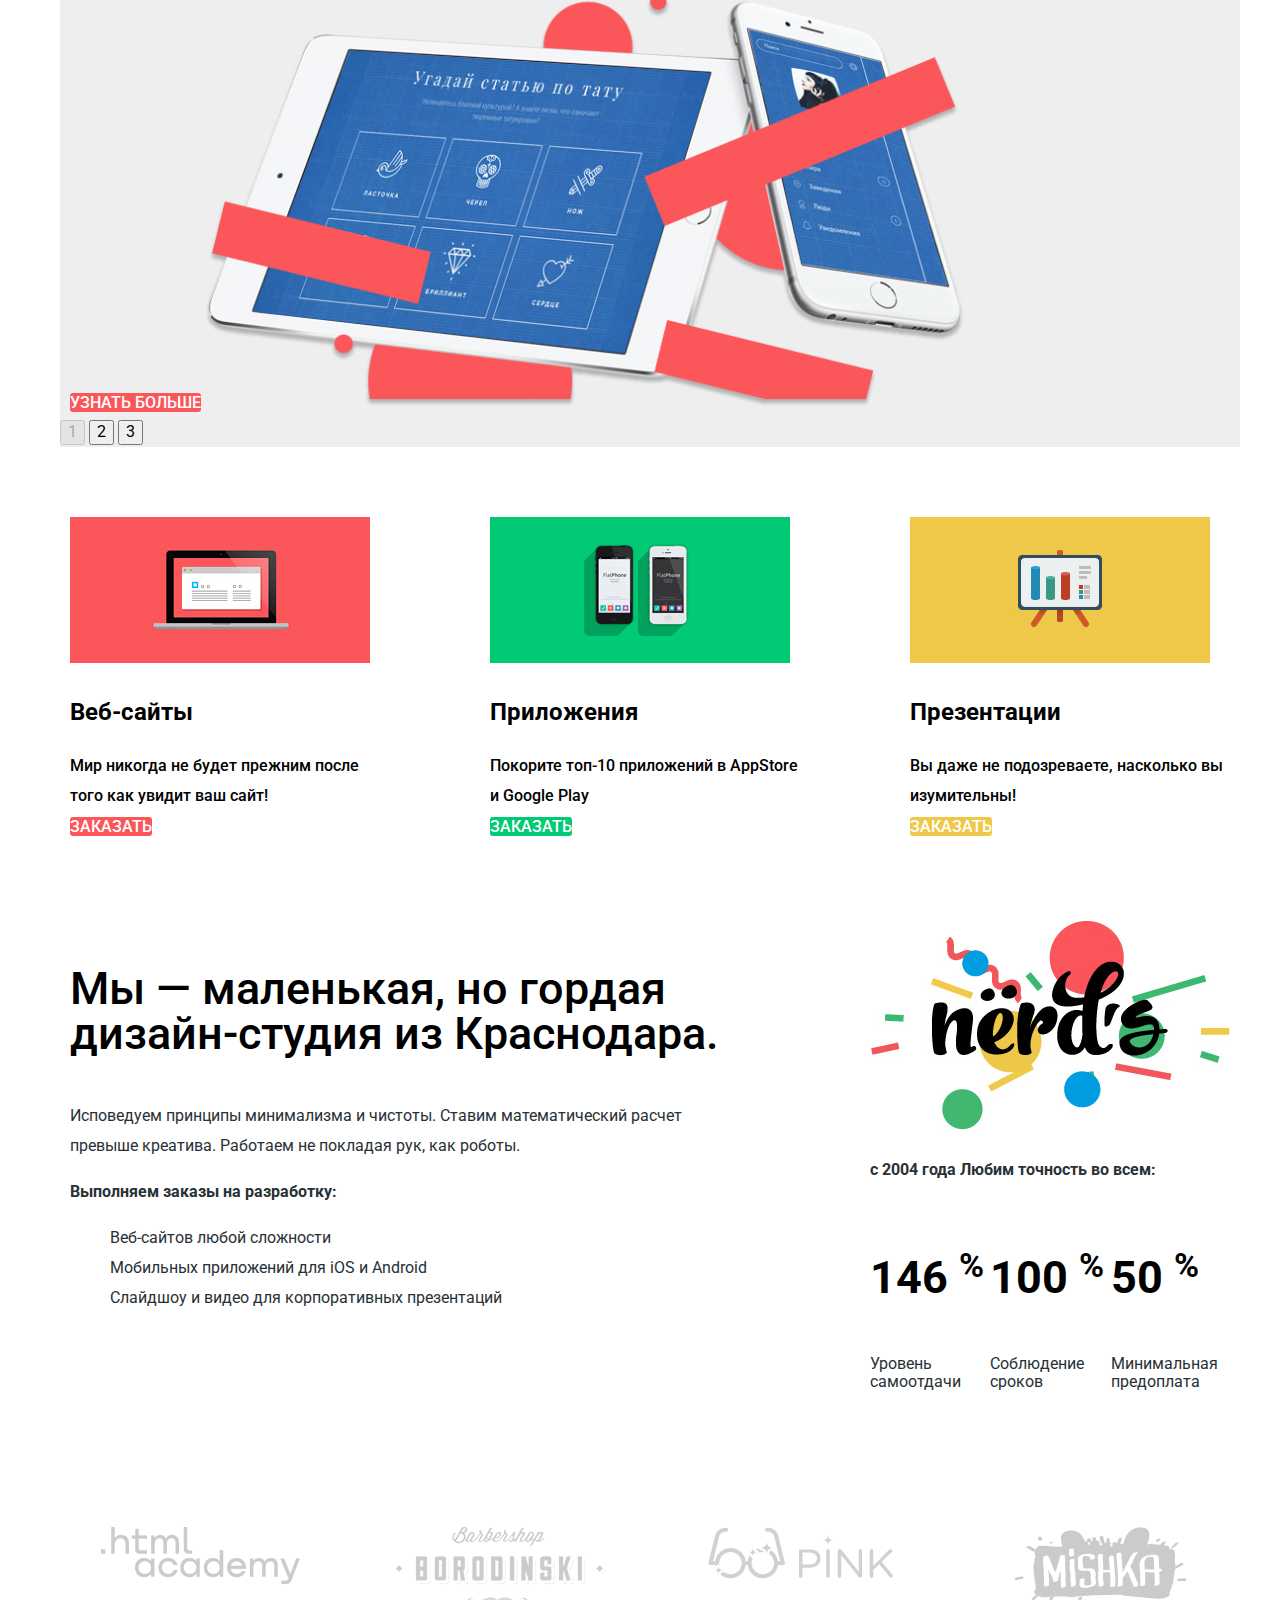
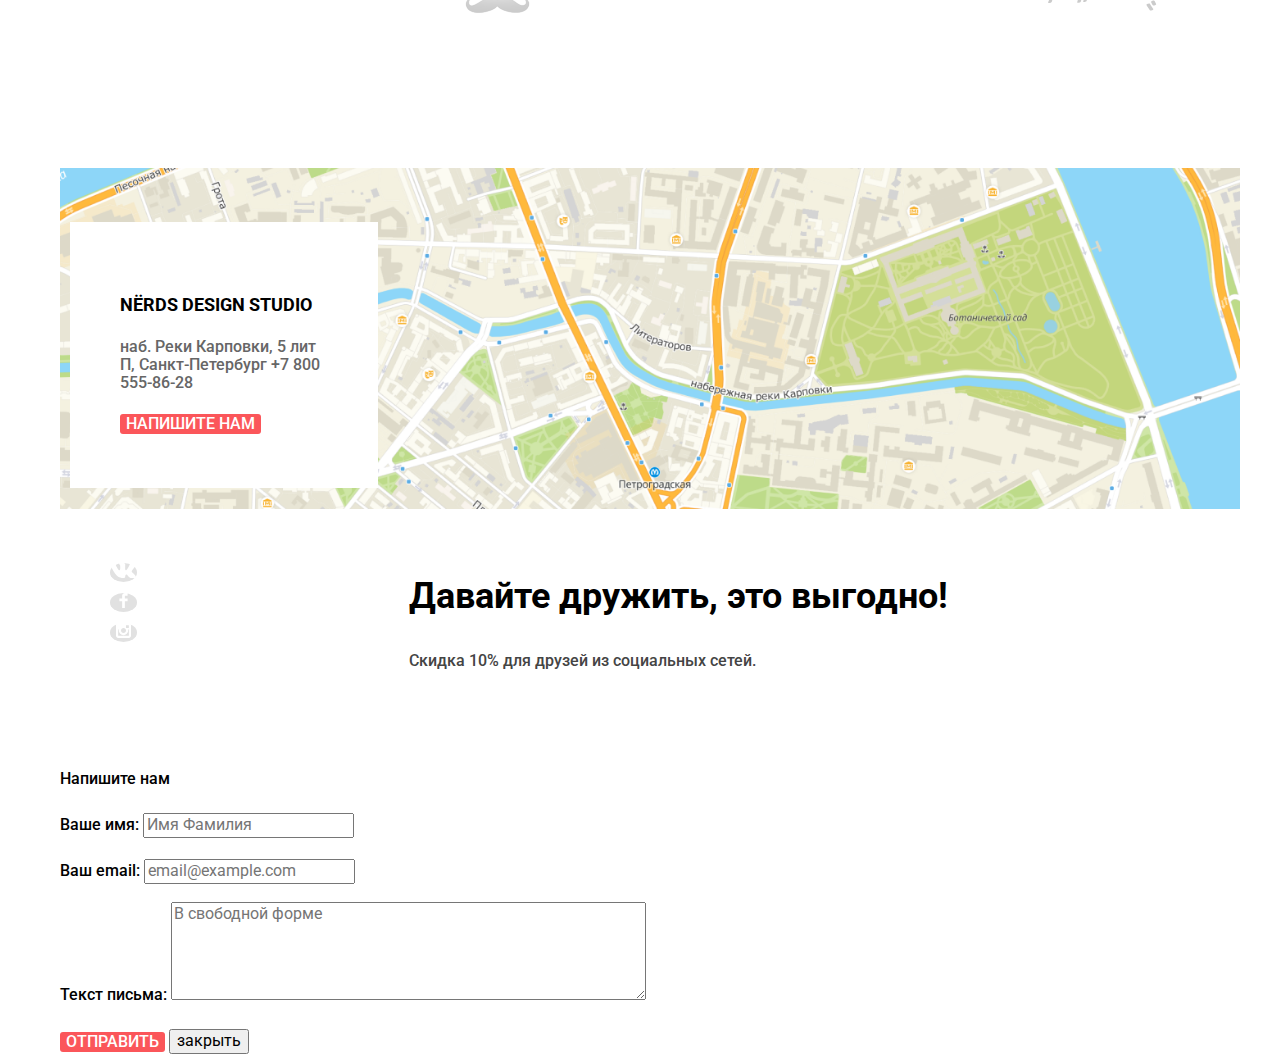
==== commit e32329d6: "Сетка на гридах для главной страницы" ====
--- a/index.html
+++ b/index.html
@@ -39,7 +39,6 @@
           <img src="/img/icons/cart-icon.svg" width="15" height="15">Корзина
         </a>
       </div>
-
     </nav>
 
     <ul class="slider container">
@@ -236,9 +235,9 @@
               <a class="footer-phone" href="tel:+78005558628">
                 +7 800 555-86-28</a>
             </p>
-            <a class="button" href="#">
+            <button class="button" href="#">
               Напишите нам
-            </a>
+            </button>
            <!--
               <div>
               <img src="/img/map-marker.png" width="231" height="190" alt="значок nerds">
--- a/css/style.css
+++ b/css/style.css
@@ -72,21 +72,6 @@
   display: grid;
 }
 
-/* Grid for pages */
-
-.page-catalog .catalog-title {
-  outline: 5px solid rgba(0, 255, 0, 0.7);
-  outline-offset: -5px;
-  grid-column: 1 / -1;
-}
-
-/* Catalog */
-
-.catalog {
-  outline: 5px solid rgba(0, 255, 255, 0.7);
-  outline-offset: -5px;
-}
-
 /* logo-block */
 
 .logo-item {
@@ -139,6 +124,8 @@
   color: var(--basic-black);
   display: grid;
   grid-template-columns: 180px 1fr min-content;
+  margin-top: 60px;
+  margin-bottom: 98px;
 }
 
 .site-navigation {
@@ -147,6 +134,13 @@
   padding: 0;
 }
 
+.site-navigation {
+  display: grid;
+  grid-template-columns: repeat(4, 1fr);
+  column-gap: 46px;
+  margin-left: 200px;
+  margin-right: 245px;
+}
 
 .site-navigation a,
 .user-navigation a {
@@ -309,6 +303,7 @@
   color: var(--basic-white);
   background-color: var(--basic-red);
 }
+
 
 .button:hover,
 .button:focus {
@@ -494,11 +489,6 @@
 /* filters */
 
 
-.filters {
-  outline: 5px solid rgba(255, 0, 255, 0.7);
-  outline-offset: -5px;
-}
-
 
 .catalog-title {
   font-size: 18px;
@@ -555,13 +545,33 @@
 
  /* Catalog */
 
+.catalog-title {
+ float: left;
+}
+
+.filters {
+  display: grid;
+  grid-template-columns: 280px;
+  align-content: start;
+}
+
+
+.catalog-sorting {
+  display: grid;
+  grid-template-columns: 280px 400px 360px min-content;
+}
+
+/*
 .page-catalog {
-  outline: 5px solid red;
-  outline-offset: -5px;
   display: grid;
   grid-template-columns: 260px 1fr;
   column-gap: 140px;
   align-content: start;
+} */
+
+.catalog-list {
+ display: grid;
+ grid-template-columns: 1fr 1fr;
 }
 
 .catalog-sorting {
@@ -571,6 +581,7 @@
 
 .catalog-sorting-list {
  list-style: none;
+ padding-left: 0px;
 }
 
 .catalog-sorting-item {
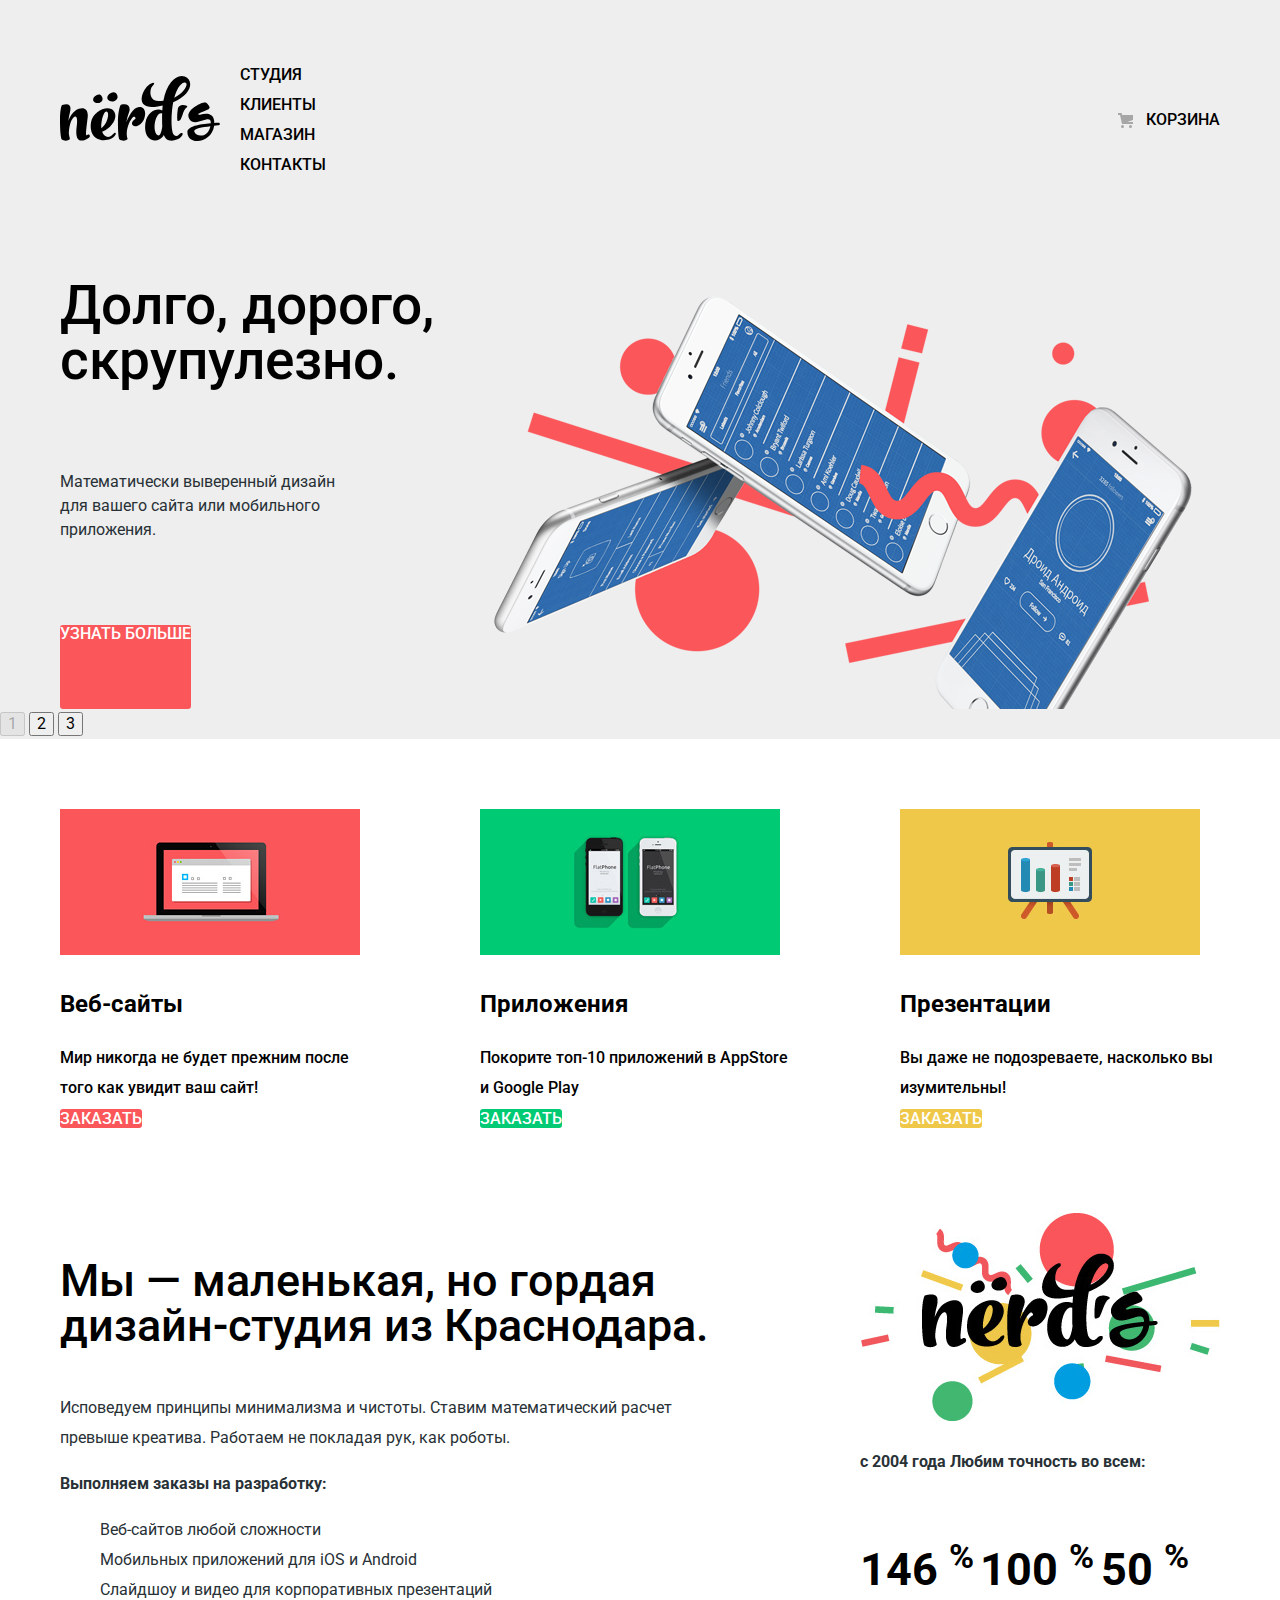
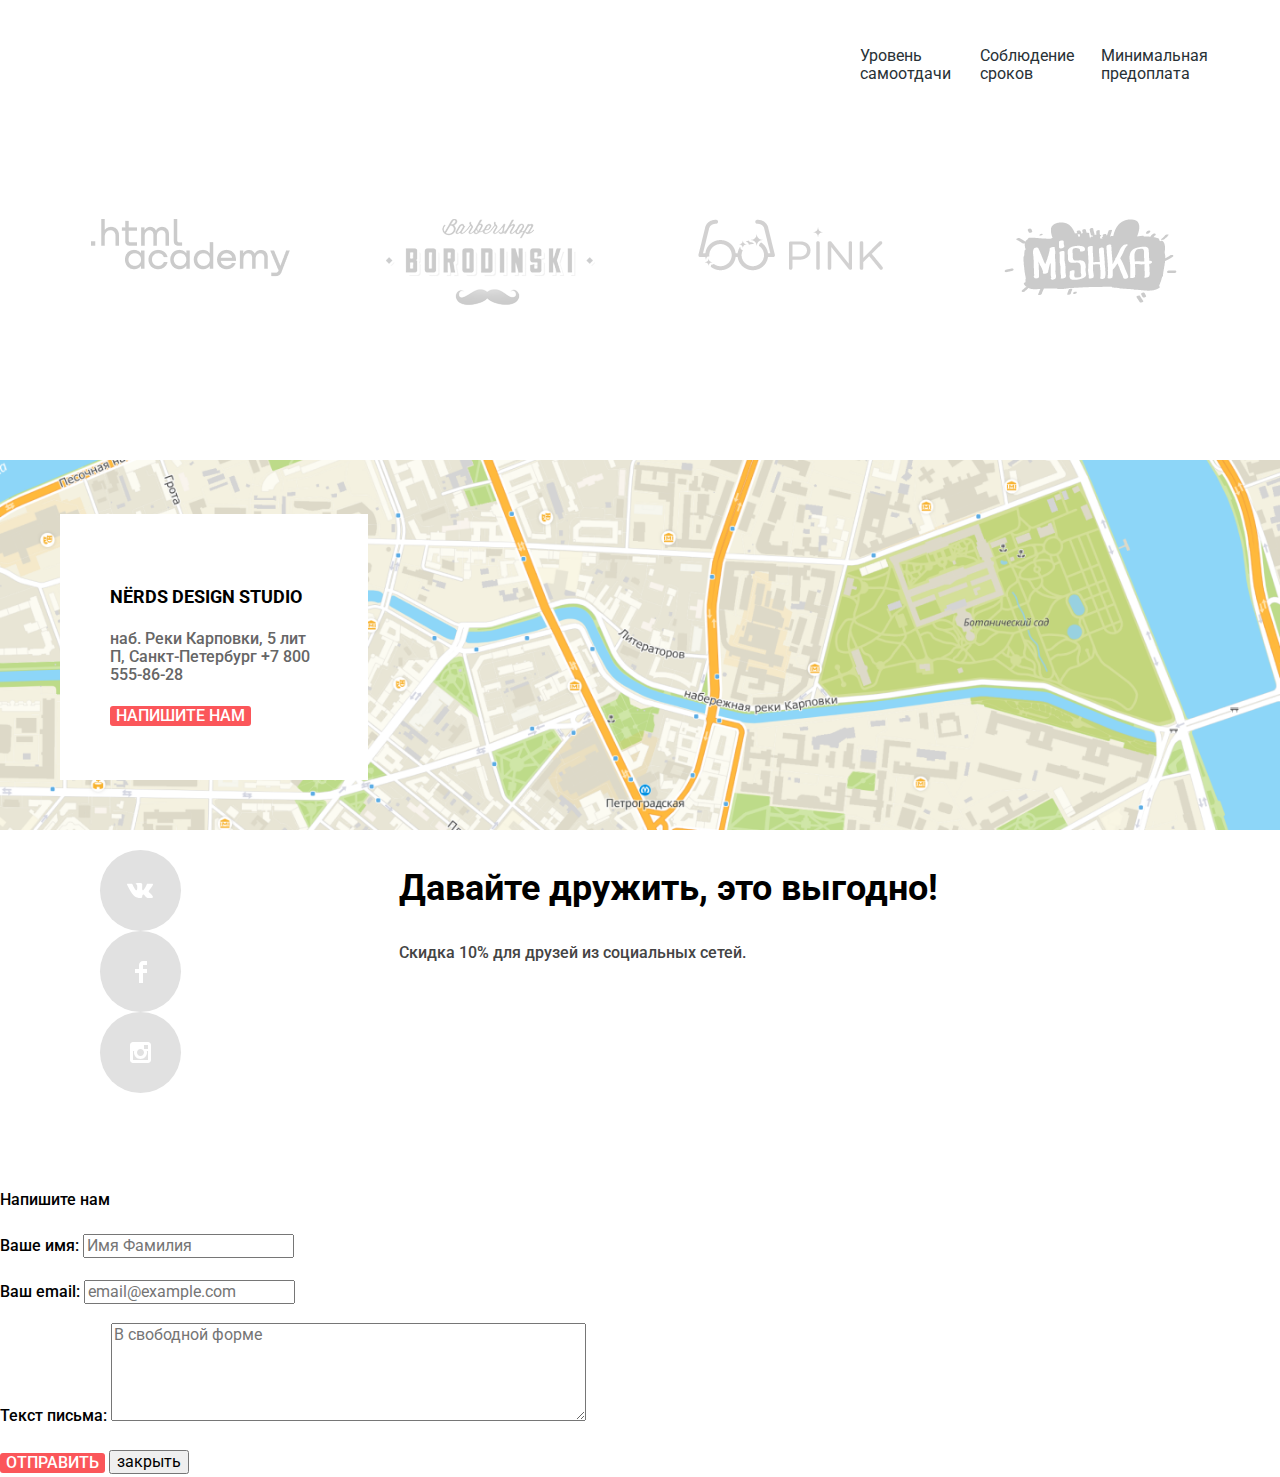
==== commit ec11d40d: "Сетка на гридах для главной страницы" ====
--- a/index.html
+++ b/index.html
@@ -13,7 +13,7 @@
   <link href="/css/style.css" rel="stylesheet">
 </head>
 
-<body class="page-body container">
+<body class="page-body">
 
   <header class="main-header">
     <nav class="main-navigation container">
@@ -42,7 +42,7 @@
     </nav>
 
     <ul class="slider container">
-      <li class="slider-item">
+      <li class="slider-item slider-item-active">
         <p class="slider-heading">
           Долго, дорого, скрупулезно.
         </p>
@@ -253,19 +253,19 @@
         <ul class="footer-social-list">
           <li>
             <a class="social-button" href="#">
-              <img src="/img/icons/vk-icon.svg" width="81" height="81" class="social-icon"
+              <img src="/img/icons/vk-icon.svg" width="27" height="15" class="social-icon"
                 alt="иконка соц.сети в контакты">
             </a>
           </li>
           <li>
             <a class="social-button" href="#">
-              <img src="/img/icons/fb-icon.svg" width="81" height="81" class="social-icon"
+              <img src="/img/icons/fb-icon.svg" width="12" height="22" class="social-icon"
                 alt="иконка соц.сети фейсбук">
             </a>
           </li>
           <li>
             <a class="social-button" href="#">
-              <img src="/img/icons/insta-icon.svg" width="81" height="81" class="social-icon"
+              <img src="/img/icons/insta-icon.svg" width="21" height="21" class="social-icon"
                 alt=" иконка соц.сети инстаграм">
             </a>
           </li>
--- a/css/style.css
+++ b/css/style.css
@@ -52,6 +52,14 @@
   height: auto;
 }
 
+/* Container */
+
+.container {
+  width: 1180px;
+  margin: 0 auto;
+  padding: 0 10px;
+}
+
 /* Grid */
 
 .page {
@@ -101,6 +109,7 @@
 .main-header-logo {
   order: 0;
   justify-self: left;
+  margin-top: -14px;
 }
 
 .main-header {
@@ -122,8 +131,8 @@
   font-size: 16px;
   line-height: 30px;
   color: var(--basic-black);
-  display: grid;
-  grid-template-columns: 180px 1fr min-content;
+  grid-template-columns: 180px 1fr max-content;
+  align-items: center;
   margin-top: 60px;
   margin-bottom: 98px;
 }
@@ -132,14 +141,6 @@
   list-style: none;
   margin: 0;
   padding: 0;
-}
-
-.site-navigation {
-  display: grid;
-  grid-template-columns: repeat(4, 1fr);
-  column-gap: 46px;
-  margin-left: 200px;
-  margin-right: 245px;
 }
 
 .site-navigation a,
@@ -147,6 +148,10 @@
   text-transform: uppercase;
   color: var(--basic-black);
   font-weight: 500;
+  display: grid;
+  align-items: center;
+  column-gap: 12px;
+  grid-template-columns: 16px 1fr;
 }
 
 .site-navigation a:hover,
@@ -162,10 +167,40 @@
   font-weight: 500;
   font-size: 55px;
   line-height: 55px;
+  margin: 0;
 }
 
 .slider {
   list-style: none;
+}
+
+.slider-item {
+  display: none;
+}
+
+.slider-item-active {
+  display: grid;
+}
+
+.slider-item img {
+  grid-column: 5 / 13;
+  grid-row: 1 / 4;
+}
+
+.slider-item .button {
+  grid-column: 1 / 2;
+  grid-row: 3 / 4;
+  justify-self: start;
+}
+
+.slider-heading {
+  grid-column: 1 / 7;
+  grid-row: 1 / 2;
+}
+
+.slider-text {
+  grid-column: 1 / 7;
+  grid-row: 2 / 3;
 }
 
 .main-heading {
@@ -182,13 +217,7 @@
   color: var(--basic-light-black);
 }
 
-/* Container */
-
-.container {
-  width: 1180px;
-  margin: 0 auto;
-  padding: 0 10px;
-}
+
 
 /* Feature */
 
@@ -356,15 +385,14 @@
   background-color: var(--basic-darker-yellow);
 }
 
-.social-icon {
-  width: 27px;
-  height: 15px;
-}
-
 .social-button {
  border-radius: 50%;
  color: var(--basic-white);
  background-color: var(--basic-lighter-gray) ;
+ width: 81px;
+ height: 81px;
+ display: grid;
+ place-content: center;
 }
 
 .social-button:hover,
@@ -399,6 +427,7 @@
 bottom: 0;
 left: 0;
 z-index: -1;
+width: 100%;
 }
 
 .contacts-address {
@@ -487,8 +516,6 @@
 }
 
 /* filters */
-
-
 
 .catalog-title {
   font-size: 18px;
@@ -497,6 +524,12 @@
   text-transform: uppercase;
 }
 
+.filter-group {
+  border: none;
+  margin: 0;
+  padding: 0;
+}
+
 .filter ul {
  list-style: none;
  line-height: 20px;
@@ -550,6 +583,7 @@
 }
 
 .filters {
+  grid-row: span 2;
   display: grid;
   grid-template-columns: 280px;
   align-content: start;
@@ -558,25 +592,30 @@
 
 .catalog-sorting {
   display: grid;
-  grid-template-columns: 280px 400px 360px min-content;
-}
-
-/*
+  grid-template-columns: max-content 1fr min-content;
+}
+
+
 .page-catalog {
   display: grid;
   grid-template-columns: 260px 1fr;
   column-gap: 140px;
   align-content: start;
-} */
+}
 
 .catalog-list {
+  margin: 0;
+  padding: 0;
  display: grid;
  grid-template-columns: 1fr 1fr;
+ column-gap: 40px;
+ row-gap: 30px;
 }
 
 .catalog-sorting {
   font-size: 14px;
   line-height: 18px;
+  column-gap: 15px;
 }
 
 .catalog-sorting-list {
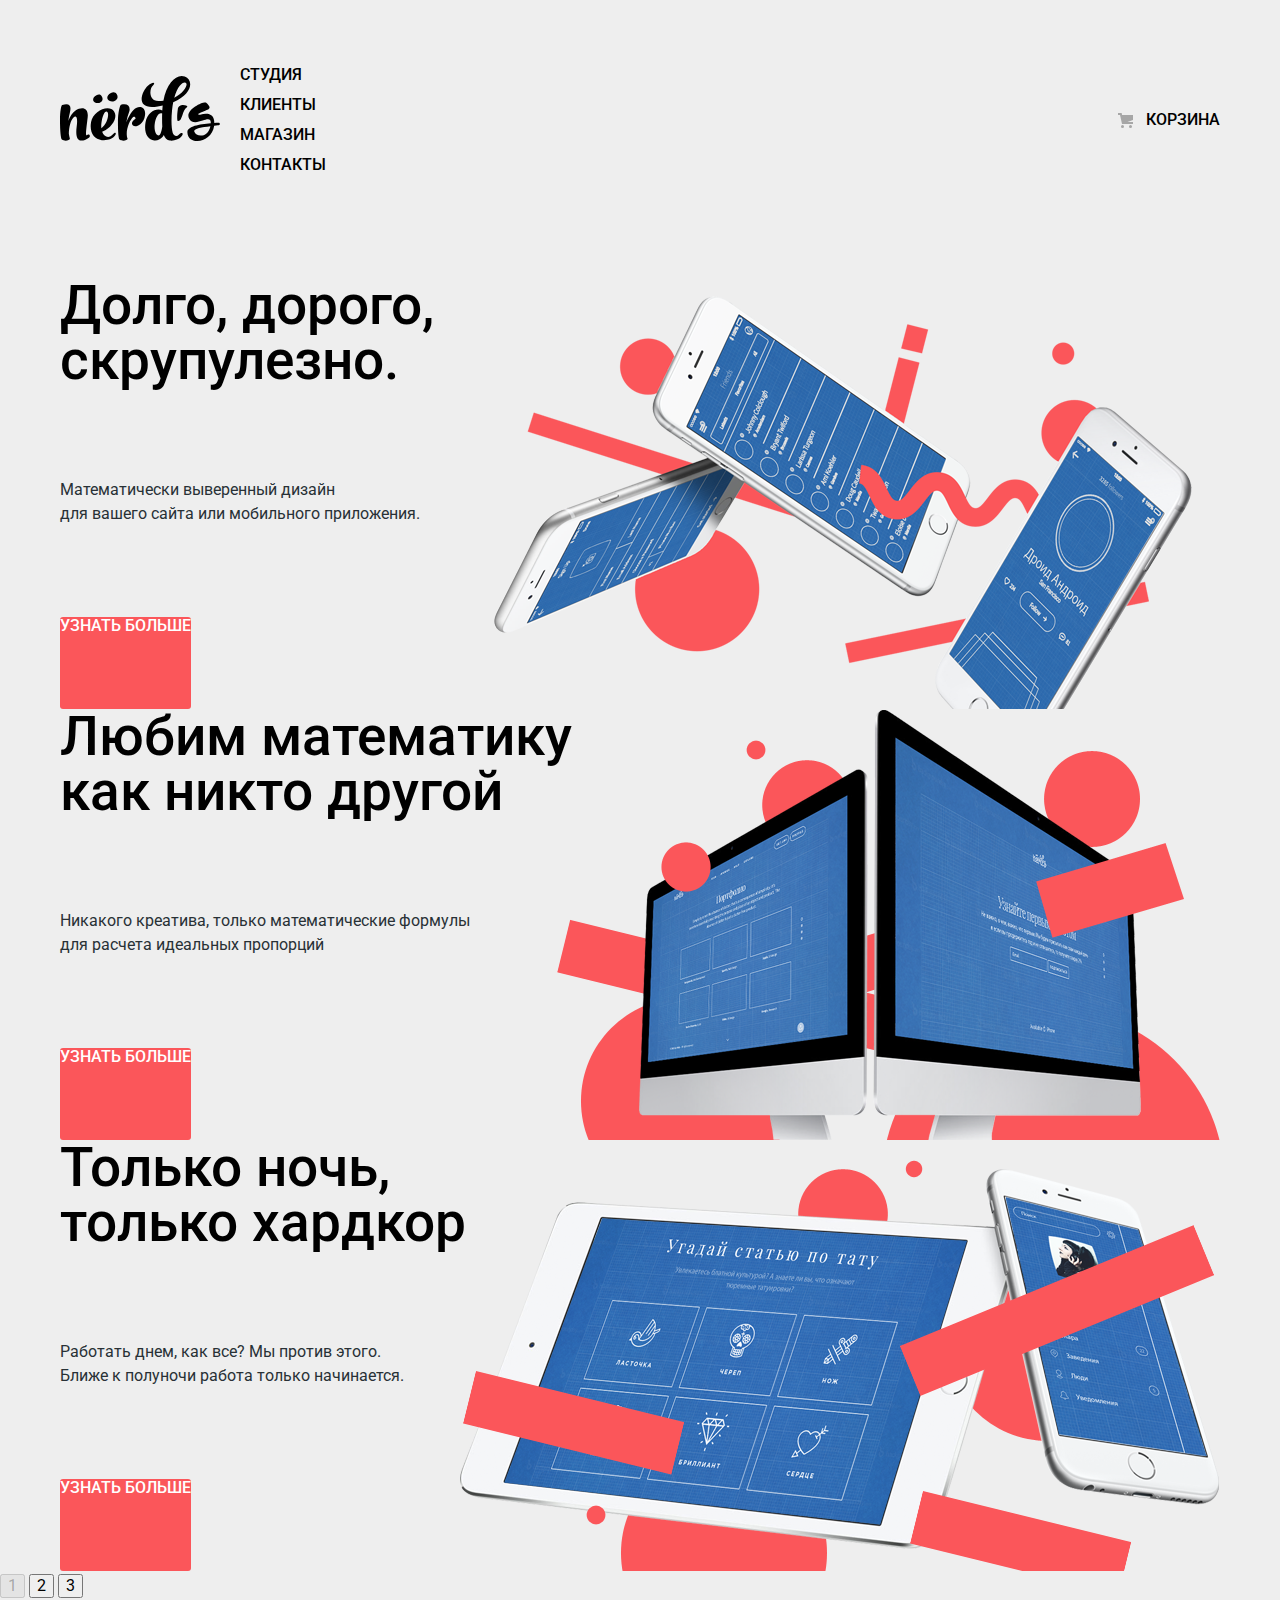
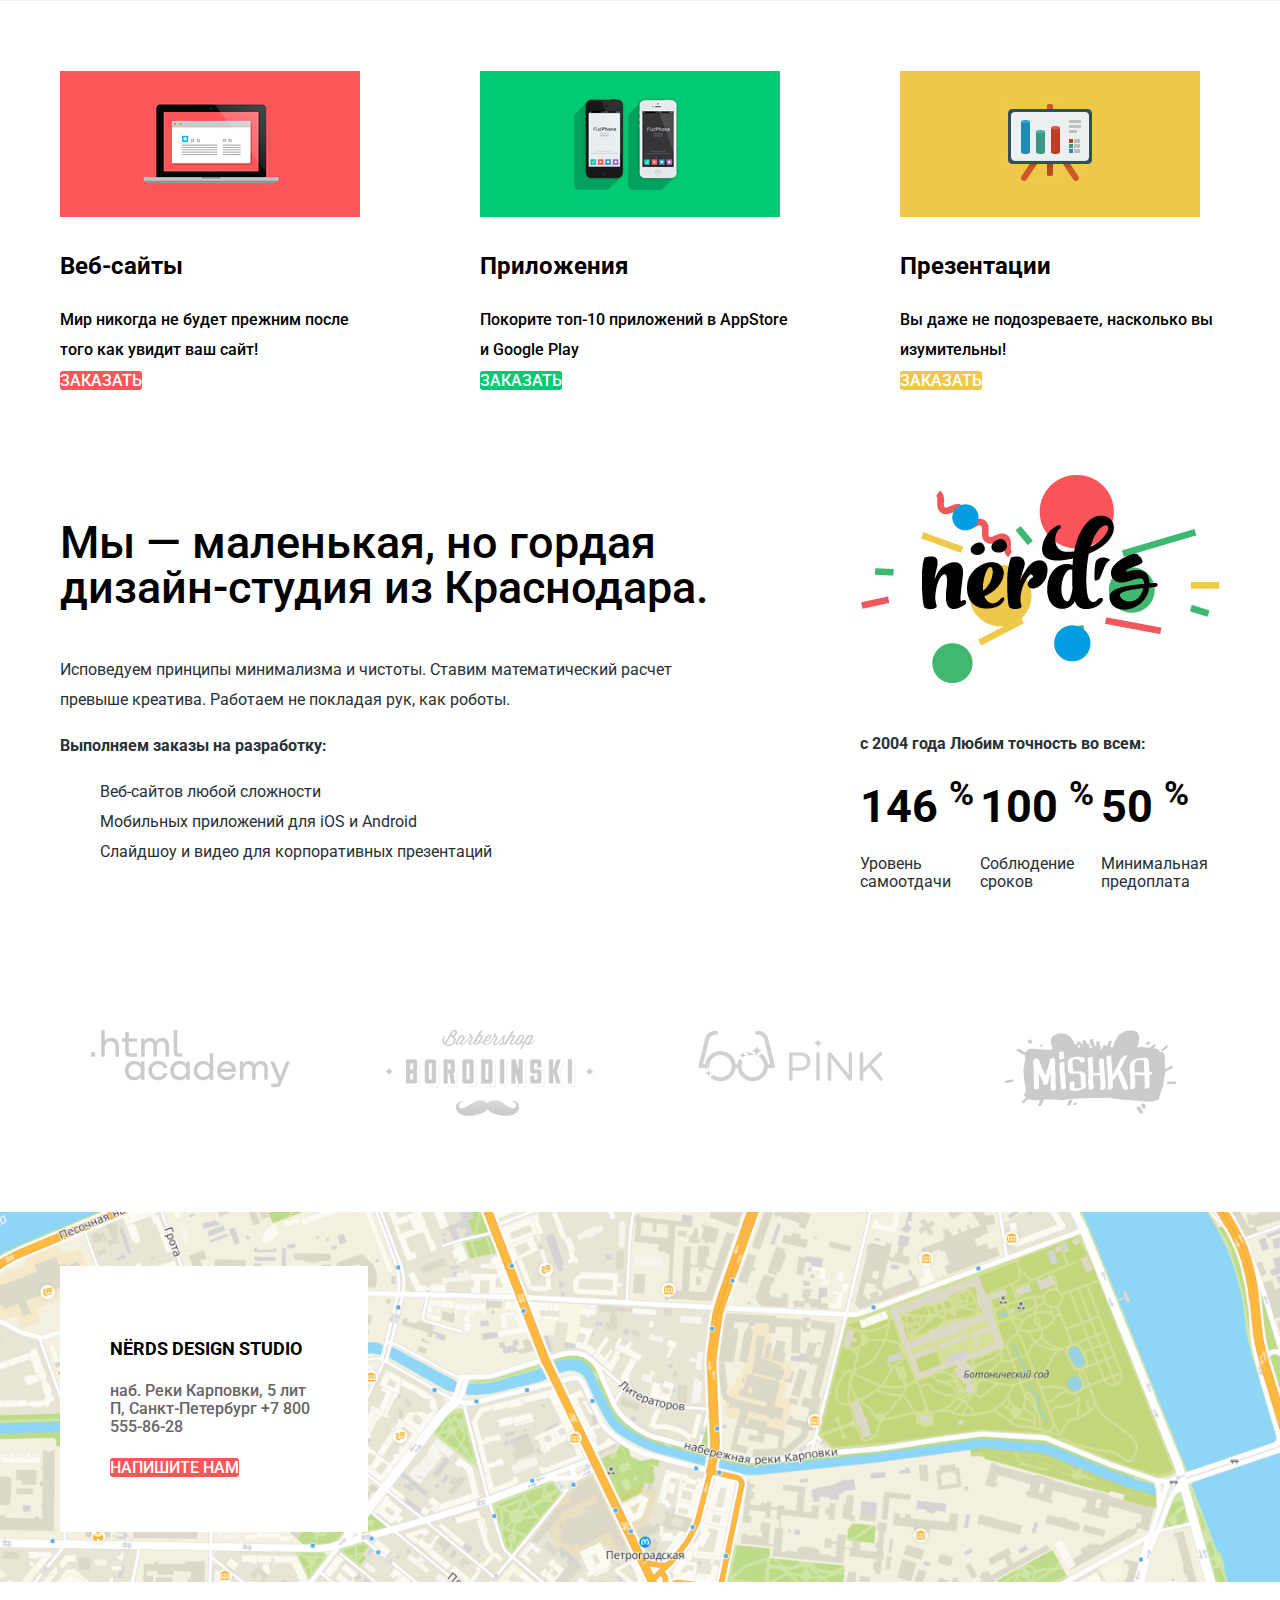
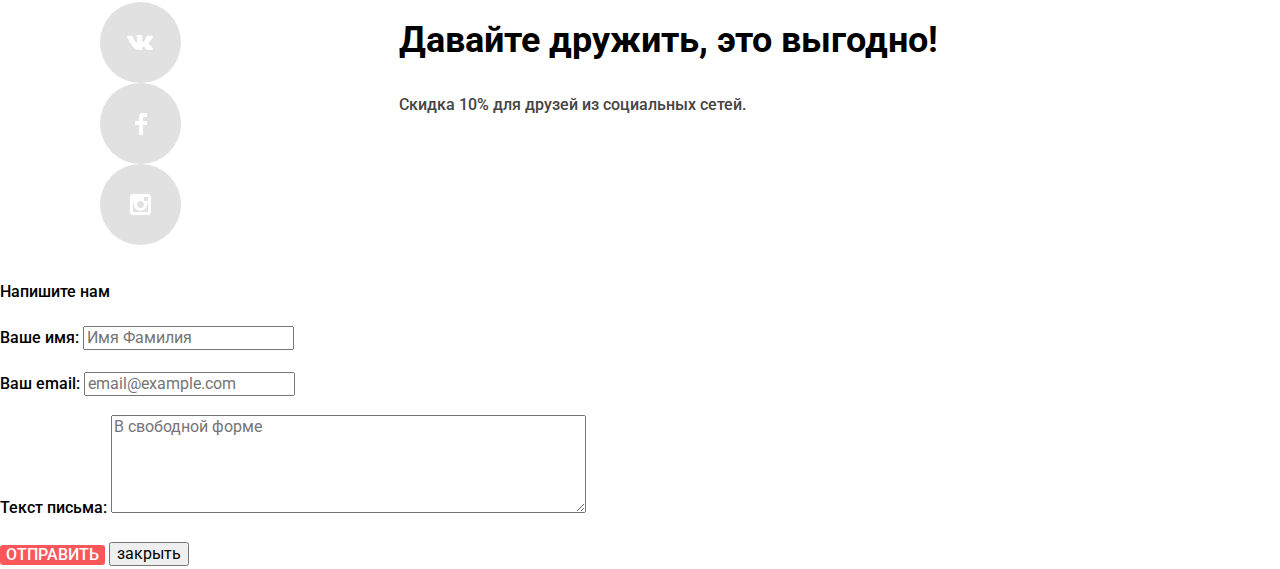
==== commit 6f74a444: "Сетка на гридах для главной страницы" ====
--- a/index.html
+++ b/index.html
@@ -46,32 +46,32 @@
         <p class="slider-heading">
           Долго, дорого, скрупулезно.
         </p>
-        <p class="slide-text">
-          Математически выверенный дизайн для вашего сайта или мобильного приложения.
+        <p class="slider-text">
+          Математически выверенный дизайн<br> для вашего сайта или мобильного приложения.
         </p>
         <a class="button" href="catalog.html">УЗНАТЬ БОЛЬШЕ</a>
 
         <img src="/img/nerds-index-slide1.png" width="760" height="421" alt="три телефона белого цвета">
       </li>
 
-      <li class="slider-item">
+      <li class="slider-item slider-item-active">
         <p class="slider-heading">
-          Любим математику как никто другой
-        </p>
-        <p class="slide-text">
-          Никакого креатива, только математические формулы для расчета идеальных пропорций
+          Любим математику<br> как никто другой
+        </p>
+        <p class="slider-text">
+          Никакого креатива, только математические формулы<br> для расчета идеальных пропорций
         </p>
         <a class="button" href="catalog.html">УЗНАТЬ БОЛЬШЕ</a>
 
         <img src="/img/nerds-index-slide2.png" width="760" height="431" alt="два компьютера">
       </li>
 
-      <li class="slider-item">
+      <li class="slider-item slider-item-active">
         <p class="slider-heading">
-          Только ночь, только хардкор
-        </p>
-        <p class="slide-text">
-          Работать днем, как все? Мы против этого. Ближе к полуночи работа только начинается.
+          Только ночь,<br> только хардкор
+        </p>
+        <p class="slider-text">
+          Работать днем, как все? Мы против этого.<br> Ближе к полуночи работа только начинается.
         </p>
         <a class="button" href="catalog.html">УЗНАТЬ БОЛЬШЕ</a>
 
@@ -151,7 +151,7 @@
       </div>
 
       <div class="percentage">
-        <img src="/img/nerds-illustration.png" width="360" height="208" alt="лологип нердс">
+        <img src="/img/nerds-illustration.png" width="360" height="208" alt="лологип нердс" class="nerds-img">
         <p class="about-company-subheading">
           с 2004 года Любим точность во всем:
         </p>
@@ -235,9 +235,9 @@
               <a class="footer-phone" href="tel:+78005558628">
                 +7 800 555-86-28</a>
             </p>
-            <button class="button" href="#">
+            <a class="button" href="#">
               Напишите нам
-            </button>
+            </a>
            <!--
               <div>
               <img src="/img/map-marker.png" width="231" height="190" alt="значок nerds">
--- a/css/style.css
+++ b/css/style.css
@@ -102,7 +102,8 @@
   display: grid;
   grid-template-columns: 1fr 1fr 1fr 1fr;
   gap: 40px;
-
+  margin-top: 76px;
+  margin-bottom: 82px;
   padding-left: 0;
 }
 
@@ -161,7 +162,7 @@
  color: var(--basic-red);
 }
 
-/*slide*/
+/*slider*/
 
 .slider-heading {
   font-weight: 500;
@@ -176,6 +177,8 @@
 
 .slider-item {
   display: none;
+  grid-template-columns: repeat(12, 1fr);
+  column-gap: 40px;
 }
 
 .slider-item-active {
@@ -183,12 +186,14 @@
 }
 
 .slider-item img {
-  grid-column: 5 / 13;
+  position: relative;
+  z-index: 0;
+  grid-column: 5 / -1;
   grid-row: 1 / 4;
 }
 
 .slider-item .button {
-  grid-column: 1 / 2;
+  grid-column: 1 / 3;
   grid-row: 3 / 4;
   justify-self: start;
 }
@@ -199,6 +204,8 @@
 }
 
 .slider-text {
+  position: relative;
+  z-index: 1;
   grid-column: 1 / 7;
   grid-row: 2 / 3;
 }
@@ -210,7 +217,7 @@
  text-align: center;
 }
 
-.slide-text {
+.slider-text {
   font-size: 16px;
   line-height: 24px;
   font-weight: normal;
@@ -293,6 +300,12 @@
 
 /* percentage */
 
+.nerds-img {
+  max-width: 100%;
+  height: auto;
+  padding-bottom: 20px;
+}
+
 .percentage-list {
   list-style: none;
   display: grid;
@@ -305,6 +318,8 @@
   font-size: 45px;
   line-height: 64px;
   font-weight: 700;
+  margin-top: 0;
+  margin-bottom: 0;
 }
 
 .percentage-text {
@@ -385,6 +400,8 @@
   background-color: var(--basic-darker-yellow);
 }
 
+
+
 .social-button {
  border-radius: 50%;
  color: var(--basic-white);
@@ -436,16 +453,10 @@
   background-color: var(--basic-white);
 }
 
-.main-footer {
-  padding: 60px 0;
-  margin-top: 65px;
-}
-
 .footer-social {
   justify-self: left;
   outline-offset: -5px;
 }
-
 
 .footer-heading .footer-text {
   margin: 0;
@@ -578,14 +589,8 @@
 
  /* Catalog */
 
-.catalog-title {
- float: left;
-}
-
 .filters {
   grid-row: span 2;
-  display: grid;
-  grid-template-columns: 280px;
   align-content: start;
 }
 
